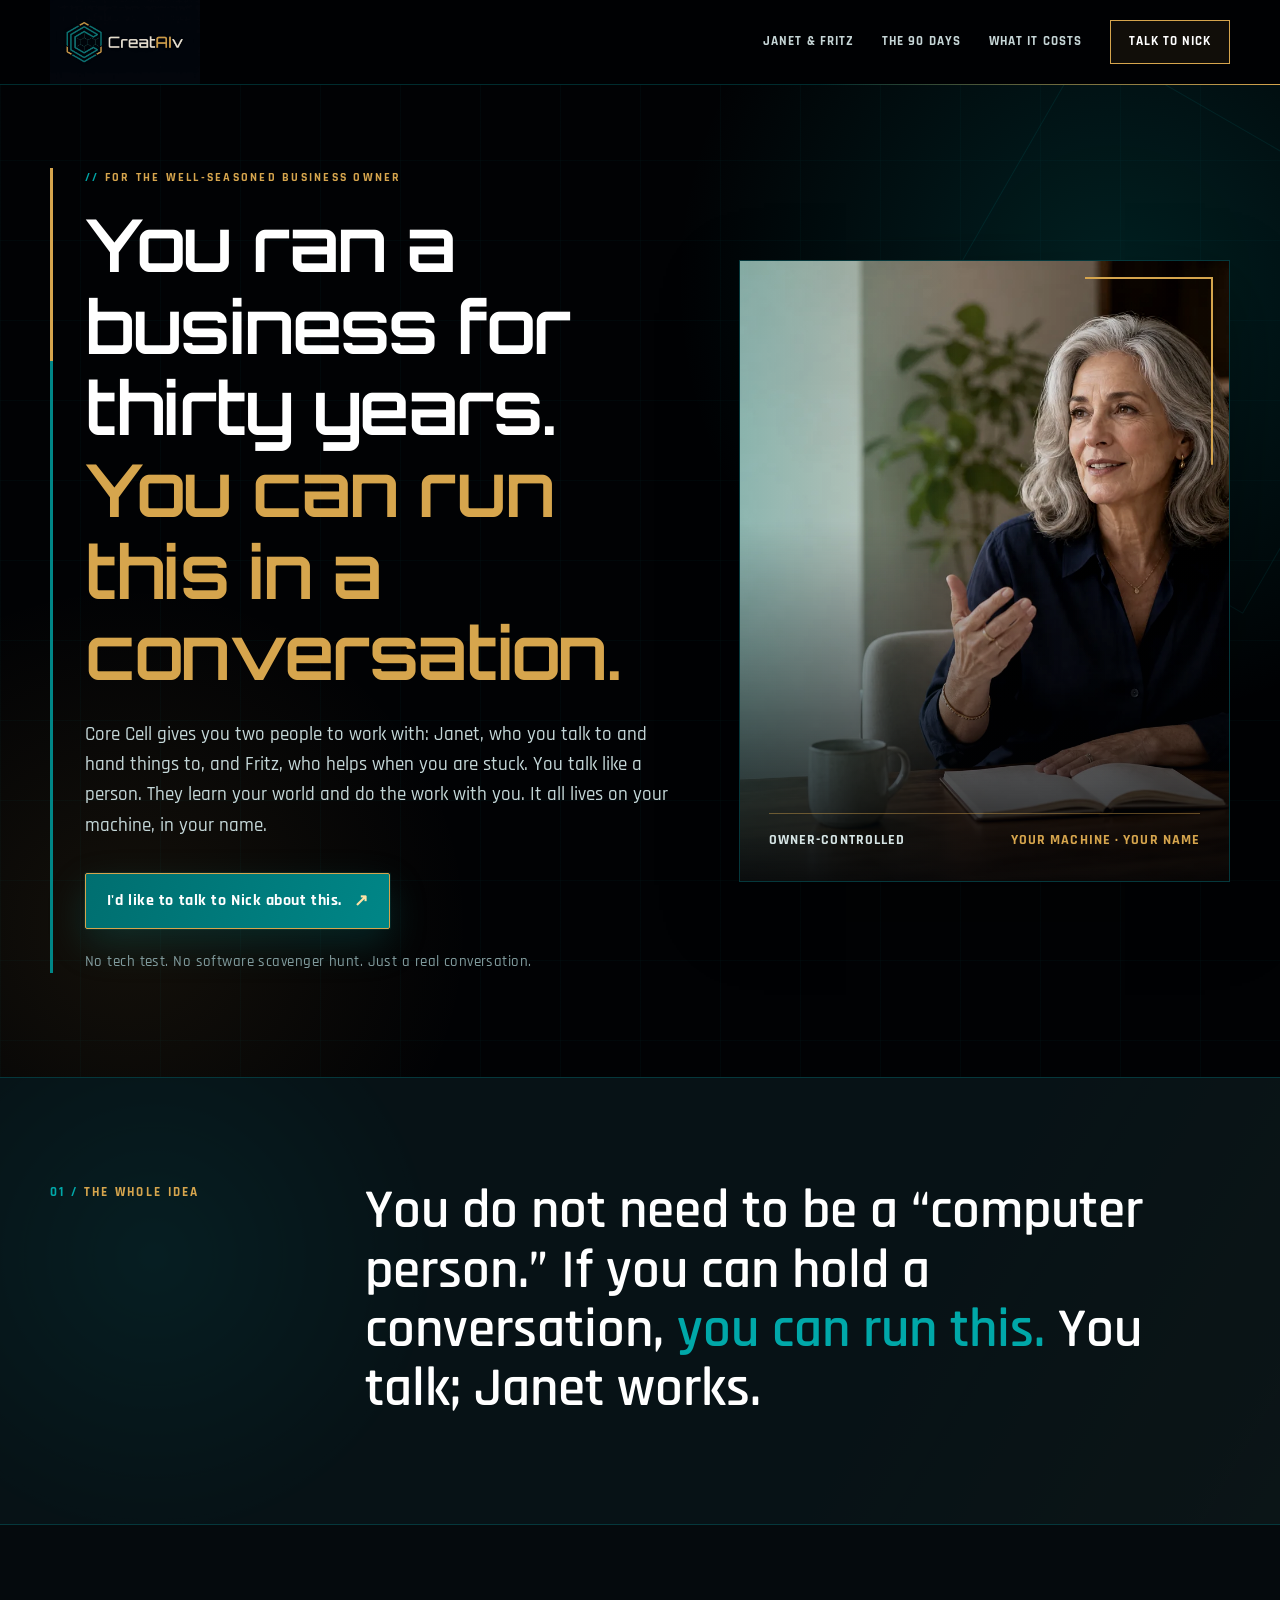
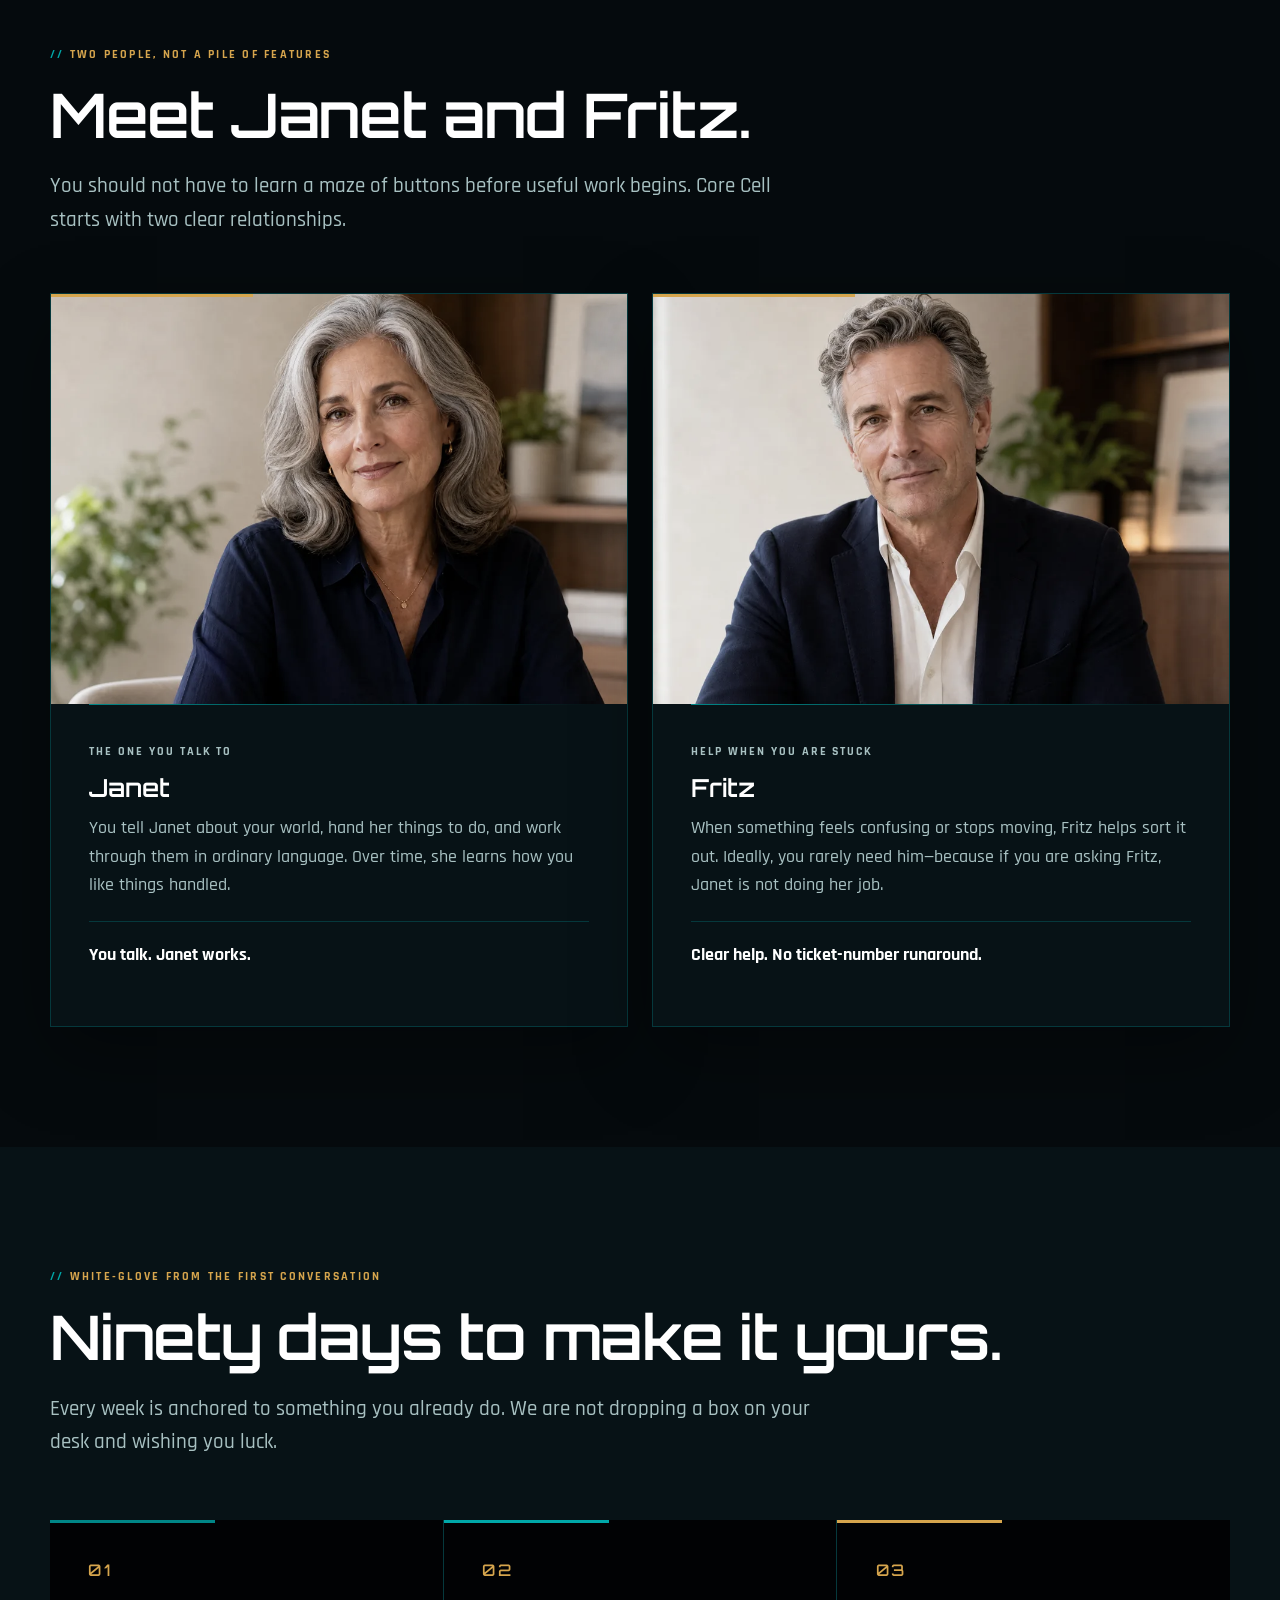
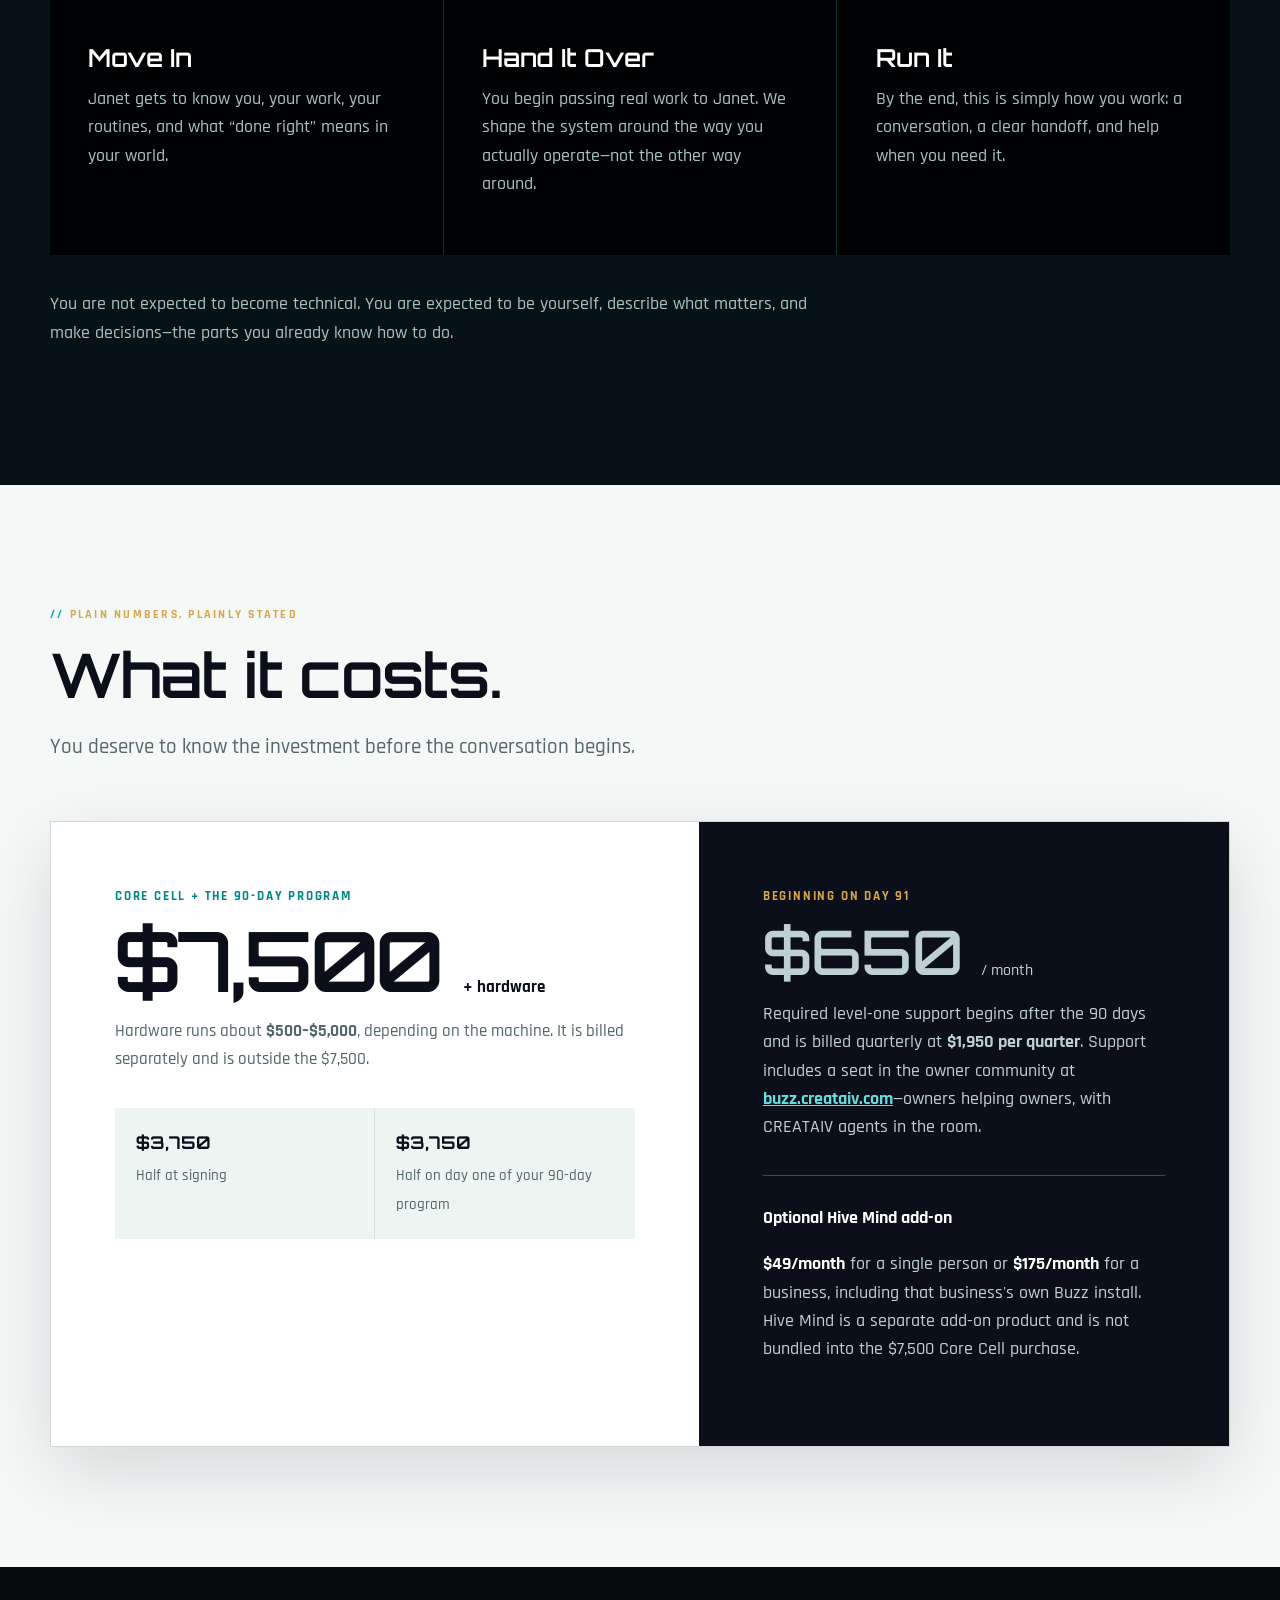
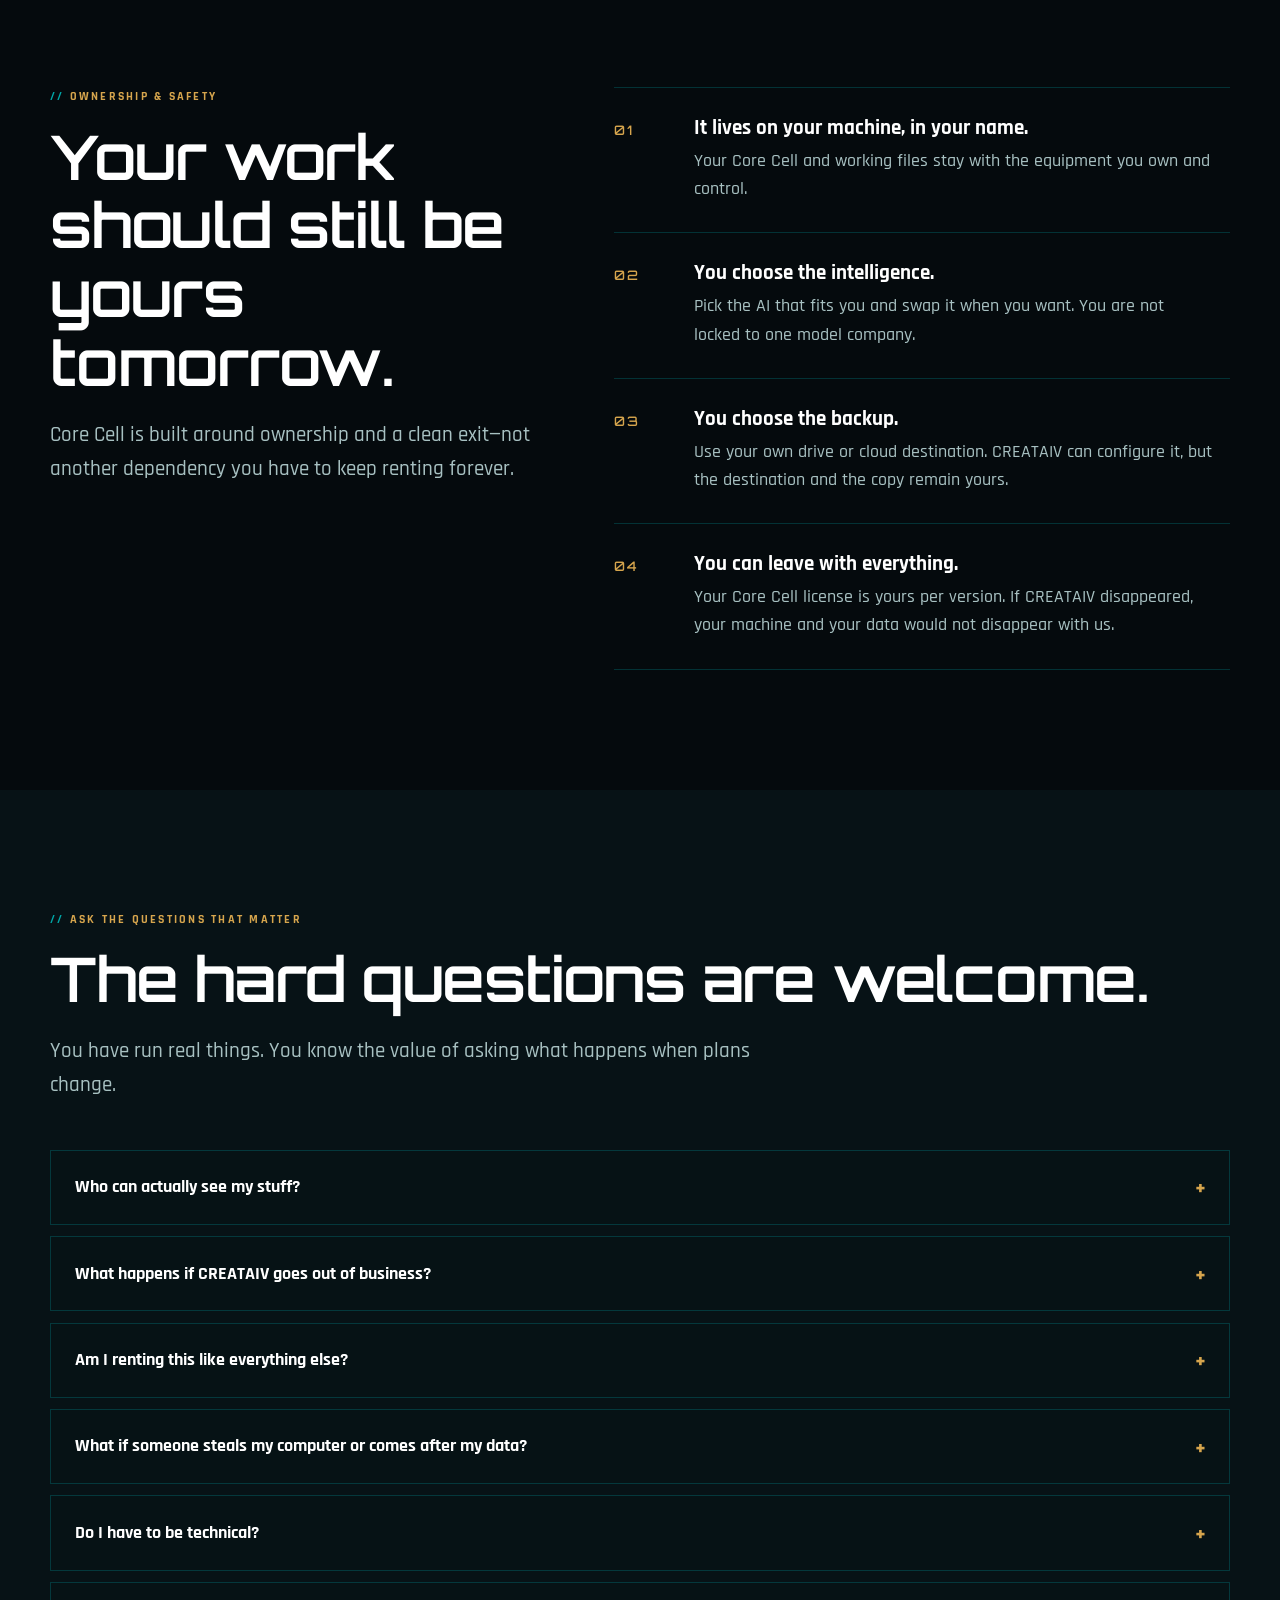
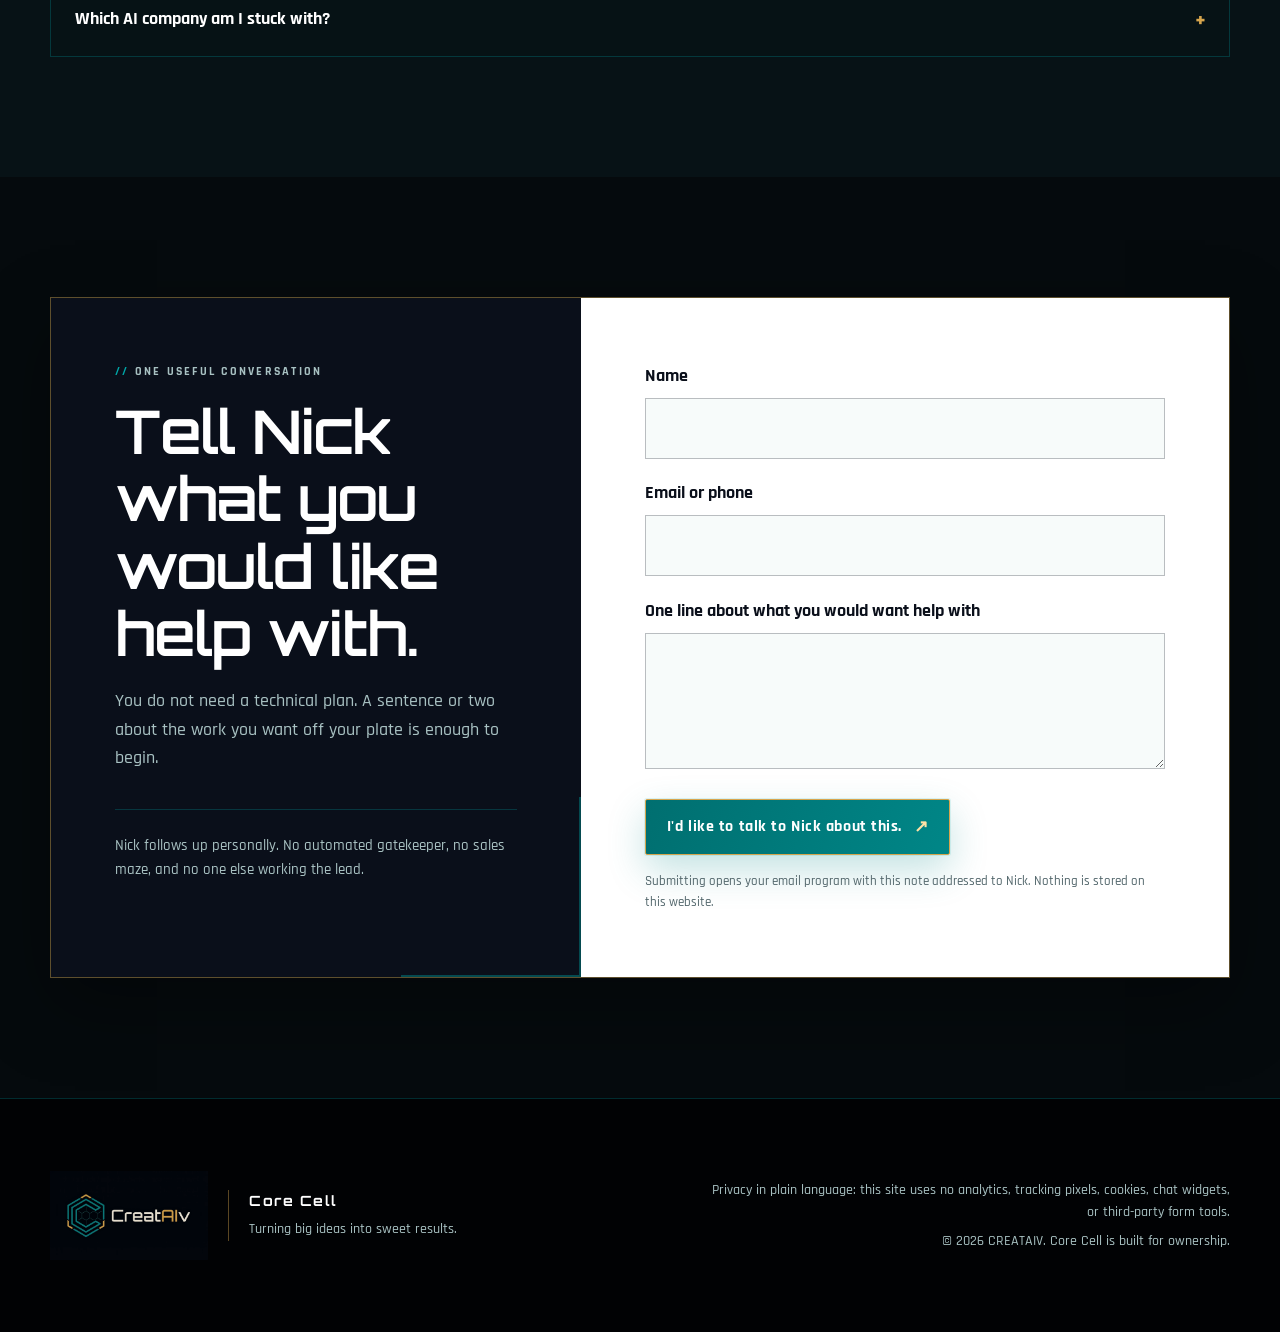
==== index.html @ 46f474a8 "feat: publish permanent Core Cell website" ====
<!doctype html>
<!-- CreatAIv Christina microsite redesign v2.0 — 2026-07-25 -->
<html lang="en">
<head>
  <meta charset="utf-8">
  <meta name="viewport" content="width=device-width, initial-scale=1">
  <title>Core Cell for Well-Seasoned Business Owners | CREATAIV</title>
  <meta name="description" content="If you can hold a conversation, you can run Core Cell. Meet Janet and Fritz, keep your work on your machine, and own the way you use AI.">
  <link rel="canonical" href="https://retired.smb.creataiv.com/">
  <meta name="robots" content="index,follow">
  <meta property="og:type" content="website">
  <meta property="og:title" content="Core Cell for Well-Seasoned Business Owners | CREATAIV">
  <meta property="og:description" content="Two people to work with, a white-glove 90 days, and a system that lives on your machine, in your name.">
  <meta property="og:url" content="https://retired.smb.creataiv.com/">
  <meta property="og:image" content="https://retired.smb.creataiv.com/assets/og-preview.webp">
  <meta property="og:image:alt" content="CreatAIv Core Cell for well-seasoned business owners with a confident owner in conversation.">
  <meta name="twitter:card" content="summary_large_image">
  <meta name="twitter:title" content="Core Cell for Well-Seasoned Business Owners | CREATAIV">
  <meta name="twitter:description" content="If you can hold a conversation, you can run this.">
  <meta name="twitter:image" content="https://retired.smb.creataiv.com/assets/og-preview.webp">
  <link rel="icon" type="image/png" href="assets/favicon.png">
  <style>
    @font-face {
      font-family: "Orbitron";
      src: url("assets/fonts/Orbitron-Variable.ttf") format("truetype");
      font-weight: 400 900;
      font-style: normal;
      font-display: swap;
    }
    @font-face {
      font-family: "Rajdhani";
      src: url("assets/fonts/Rajdhani-Regular.ttf") format("truetype");
      font-weight: 400;
      font-style: normal;
      font-display: swap;
    }
    @font-face {
      font-family: "Rajdhani";
      src: url("assets/fonts/Rajdhani-Medium.ttf") format("truetype");
      font-weight: 500;
      font-style: normal;
      font-display: swap;
    }
    @font-face {
      font-family: "Rajdhani";
      src: url("assets/fonts/Rajdhani-SemiBold.ttf") format("truetype");
      font-weight: 600;
      font-style: normal;
      font-display: swap;
    }
    @font-face {
      font-family: "Rajdhani";
      src: url("assets/fonts/Rajdhani-Bold.ttf") format("truetype");
      font-weight: 700;
      font-style: normal;
      font-display: swap;
    }

    :root {
      --space: #010204;
      --space-soft: #050a0d;
      --panel: #071216;
      --panel-raised: #0a191e;
      --teal: #008687;
      --cyan: #00a8a9;
      --gold: #d6a54d;
      --white: #ffffff;
      --light: #f4f8f7;
      --charcoal: #0a0f1a;
      --muted: #a8c1c2;
      --muted-dark: #52666b;
      --line: rgba(0, 168, 169, 0.26);
      --line-gold: rgba(214, 165, 77, 0.42);
      --max: 1180px;
      --shadow: 0 28px 70px rgba(0, 0, 0, 0.34);
    }

    *, *::before, *::after { box-sizing: border-box; }
    html { scroll-behavior: smooth; background: var(--space); }
    body {
      margin: 0;
      color: var(--white);
      background:
        linear-gradient(rgba(0, 168, 169, 0.035) 1px, transparent 1px),
        linear-gradient(90deg, rgba(0, 168, 169, 0.035) 1px, transparent 1px),
        var(--space);
      background-size: 80px 80px;
      font-family: "Rajdhani", "Arial Narrow", Arial, sans-serif;
      font-size: 18px;
      font-weight: 500;
      line-height: 1.58;
      -webkit-font-smoothing: antialiased;
    }
    img { display: block; max-width: 100%; }
    a { color: inherit; }
    button, input, textarea { font: inherit; }
    ::selection { color: var(--space); background: var(--gold); }
    :focus-visible { outline: 3px solid var(--gold); outline-offset: 4px; }

    .skip-link {
      position: fixed;
      z-index: 100;
      top: 1rem;
      left: 1rem;
      padding: 0.75rem 1rem;
      color: var(--space);
      background: var(--gold);
      font-weight: 700;
      text-decoration: none;
      transform: translateY(-180%);
      transition: transform 160ms ease;
    }
    .skip-link:focus { transform: translateY(0); }

    .shell { width: min(var(--max), calc(100% - 2.5rem)); margin: 0 auto; }
    .section { position: relative; padding: 7.5rem 0; }
    .section--light { color: var(--charcoal); background: var(--light); }
    .section--dark { background: var(--space-soft); }
    .section--panel { background: var(--panel); }

    .site-header {
      position: sticky;
      z-index: 40;
      top: 0;
      border-bottom: 1px solid var(--line);
      background: rgba(1, 2, 4, 0.94);
      backdrop-filter: blur(18px);
    }
    .site-header::after {
      content: "";
      position: absolute;
      right: 0;
      bottom: -1px;
      width: min(38vw, 460px);
      height: 1px;
      background: linear-gradient(90deg, transparent, var(--gold));
    }
    .nav-shell {
      width: min(var(--max), calc(100% - 2.5rem));
      min-height: 84px;
      margin: 0 auto;
      display: flex;
      align-items: center;
      justify-content: space-between;
      gap: 2rem;
    }
    .brand { display: inline-flex; align-items: center; text-decoration: none; }
    .brand-desktop { width: 150px; height: auto; }
    .brand-mobile { display: none; align-items: center; gap: 0.7rem; }
    .brand-mobile img { width: 44px; height: 44px; object-fit: cover; }
    .brand-mobile span { font-family: "Orbitron", sans-serif; font-size: 0.88rem; letter-spacing: 0.12em; }
    .nav-links { display: flex; align-items: center; gap: 1.75rem; }
    .nav-links a {
      color: #c5d5d6;
      font-size: 0.84rem;
      font-weight: 700;
      letter-spacing: 0.08em;
      text-decoration: none;
      text-transform: uppercase;
    }
    .nav-links a:hover { color: var(--white); }
    .nav-links .nav-action {
      min-height: 44px;
      padding: 0.64rem 1.1rem;
      border: 1px solid var(--gold);
      color: var(--white);
      background: rgba(214, 165, 77, 0.08);
    }
    .nav-links .nav-action:hover { color: var(--space); background: var(--gold); }

    main { overflow: hidden; }
    .eyebrow {
      margin: 0 0 1rem;
      color: var(--gold);
      font-size: 0.78rem;
      font-weight: 700;
      letter-spacing: 0.18em;
      text-transform: uppercase;
    }
    .eyebrow::before { content: "// "; color: var(--cyan); }
    h1, h2, h3 {
      margin-top: 0;
      font-family: "Orbitron", sans-serif;
      font-weight: 600;
      line-height: 1.12;
    }
    h1 { letter-spacing: -0.025em; }
    h2 { margin-bottom: 1.25rem; font-size: clamp(2.25rem, 4.8vw, 4.35rem); letter-spacing: -0.02em; }
    h3 { margin-bottom: 0.8rem; font-size: clamp(1.2rem, 2vw, 1.55rem); }
    p { margin-top: 0; }
    .lede { max-width: 760px; color: var(--muted); font-size: clamp(1.13rem, 1.8vw, 1.32rem); line-height: 1.6; }
    .section--light .lede { color: var(--muted-dark); }

    .button {
      display: inline-flex;
      min-height: 56px;
      align-items: center;
      justify-content: center;
      gap: 0.75rem;
      padding: 0.85rem 1.3rem;
      border: 1px solid var(--gold);
      border-radius: 2px;
      color: var(--white);
      background: linear-gradient(110deg, #006f70, var(--teal));
      box-shadow: 0 0 0 1px rgba(0, 168, 169, 0.12), 0 15px 38px rgba(0, 134, 135, 0.24);
      font-family: "Rajdhani", sans-serif;
      font-size: 1rem;
      font-weight: 700;
      letter-spacing: 0.035em;
      text-align: center;
      text-decoration: none;
      cursor: pointer;
      transition: transform 160ms ease, background 160ms ease, box-shadow 160ms ease;
    }
    .button:hover { transform: translateY(-2px); background: var(--cyan); box-shadow: 0 18px 45px rgba(0, 168, 169, 0.3); }
    .button::after { content: "↗"; color: #ffe2a6; font-size: 1.05rem; }

    .hero {
      position: relative;
      padding: 5.2rem 0 6.5rem;
      background:
        radial-gradient(circle at 87% 20%, rgba(0, 168, 169, 0.18), transparent 32%),
        radial-gradient(circle at 10% 85%, rgba(214, 165, 77, 0.09), transparent 24%);
    }
    .hero::before {
      content: "";
      position: absolute;
      top: 2rem;
      right: -6rem;
      width: 420px;
      height: 420px;
      border: 1px solid rgba(0, 168, 169, 0.11);
      transform: rotate(30deg);
      pointer-events: none;
    }
    .hero-grid { display: grid; grid-template-columns: minmax(0, 1.12fr) minmax(370px, 0.88fr); gap: 4rem; align-items: center; }
    .hero-copy { position: relative; z-index: 2; padding-left: 2rem; border-left: 3px solid var(--teal); }
    .hero-copy::before { content: ""; position: absolute; left: -3px; top: 0; width: 3px; height: 24%; background: var(--gold); }
    .hero h1 { max-width: 760px; margin-bottom: 1.6rem; font-size: clamp(3rem, 5.7vw, 5.65rem); }
    .hero h1 span { display: block; color: var(--gold); }
    .hero-subhead { max-width: 710px; margin-bottom: 2rem; color: #c4d7d8; font-size: clamp(1.08rem, 1.5vw, 1.26rem); }
    .hero-note { margin: 1.3rem 0 0; color: #809b9d; font-size: 0.92rem; letter-spacing: 0.03em; }
    .hero-visual { position: relative; min-height: 620px; border: 1px solid var(--line); background: var(--panel); box-shadow: var(--shadow); }
    .hero-visual::before {
      content: "";
      position: absolute;
      z-index: 2;
      inset: 16px;
      border-top: 2px solid var(--gold);
      border-right: 2px solid var(--gold);
      clip-path: polygon(72% 0, 100% 0, 100% 32%, 98% 32%, 98% 2%, 72% 2%);
      pointer-events: none;
    }
    .hero-visual::after {
      content: "";
      position: absolute;
      inset: 0;
      background: linear-gradient(180deg, rgba(1, 2, 4, 0.03) 42%, rgba(1, 2, 4, 0.92) 100%), linear-gradient(90deg, rgba(0, 134, 135, 0.34), transparent 46%);
      pointer-events: none;
    }
    .hero-photo { width: 100%; height: 620px; object-fit: cover; object-position: 60% center; filter: saturate(0.82) contrast(1.03); }
    .owner-signal {
      position: absolute;
      z-index: 3;
      right: 1.8rem;
      bottom: 1.8rem;
      left: 1.8rem;
      display: flex;
      align-items: center;
      justify-content: space-between;
      gap: 1rem;
      padding-top: 1rem;
      border-top: 1px solid var(--line-gold);
      color: #d6e5e5;
      font-size: 0.86rem;
      font-weight: 700;
      letter-spacing: 0.08em;
      text-transform: uppercase;
    }
    .owner-signal span:last-child { color: var(--gold); }

    .reassurance { position: relative; padding: 6.5rem 0; border-block: 1px solid var(--line); background: var(--panel); }
    .reassurance::before {
      content: "";
      position: absolute;
      inset: 0;
      opacity: 0.22;
      background:
        radial-gradient(circle at 12% 40%, rgba(0, 168, 169, 0.38), transparent 25%),
        linear-gradient(120deg, transparent 62%, rgba(214, 165, 77, 0.1));
    }
    .reassurance .shell { position: relative; display: grid; grid-template-columns: 0.45fr 1.55fr; gap: 4rem; align-items: start; }
    .reassurance-label { color: var(--gold); font-size: 0.8rem; font-weight: 700; letter-spacing: 0.18em; text-transform: uppercase; }
    .reassurance-label::before { content: "01 / "; color: var(--cyan); }
    .reassurance blockquote { margin: 0; color: var(--white); font-size: clamp(2.15rem, 4.3vw, 4.35rem); font-weight: 600; line-height: 1.08; }
    .reassurance blockquote em { color: var(--cyan); font-style: normal; }

    .people-grid { margin-top: 3.5rem; display: grid; grid-template-columns: repeat(2, minmax(0, 1fr)); gap: 1.5rem; }
    .person-card { position: relative; overflow: hidden; border: 1px solid var(--line); background: var(--panel); box-shadow: var(--shadow); }
    .person-card::before { content: ""; position: absolute; z-index: 2; top: 0; left: 0; width: 35%; height: 3px; background: var(--gold); }
    .person-card img { width: 100%; height: 410px; object-fit: cover; object-position: center 25%; filter: saturate(0.76); }
    .person-copy { position: relative; padding: 2.4rem; }
    .person-copy::before { content: ""; position: absolute; top: 0; right: 2.4rem; left: 2.4rem; height: 1px; background: linear-gradient(90deg, var(--teal), transparent); }
    .person-role { margin-bottom: 0.75rem; color: var(--gold); font-size: 0.76rem; font-weight: 700; letter-spacing: 0.16em; text-transform: uppercase; }
    .person-copy p { color: var(--muted); }
    .person-aside { margin-top: 1.35rem; padding-top: 1.2rem; border-top: 1px solid var(--line); color: var(--white) !important; font-weight: 700; }

    .steps { position: relative; margin-top: 3.8rem; display: grid; grid-template-columns: repeat(3, 1fr); gap: 1px; background: var(--line); counter-reset: steps; }
    .step { position: relative; min-height: 310px; padding: 2.4rem; background: var(--space); counter-increment: steps; }
    .step::before { content: "0" counter(steps); display: block; margin-bottom: 3.8rem; color: var(--gold); font-family: "Orbitron", sans-serif; font-size: 1rem; letter-spacing: 0.16em; }
    .step::after { content: ""; position: absolute; top: 0; left: 0; width: 42%; height: 3px; background: var(--teal); }
    .step:nth-child(2)::after { background: var(--cyan); }
    .step:nth-child(3)::after { background: var(--gold); }
    .step h3 { color: var(--white); }
    .step p { color: var(--muted); }
    .timeline-note { max-width: 780px; margin-top: 2.2rem; color: var(--muted); }

    .pricing-layout { margin-top: 3.6rem; display: grid; grid-template-columns: minmax(0, 1.1fr) minmax(340px, 0.9fr); gap: 0; border: 1px solid rgba(10, 15, 26, 0.14); box-shadow: 0 24px 70px rgba(10, 15, 26, 0.13); }
    .price-main, .price-support { padding: clamp(2.5rem, 5vw, 4.5rem); }
    .price-main { background: var(--white); }
    .price-support { color: var(--white); background: var(--charcoal); }
    .price-kicker { color: var(--teal); font-size: 0.8rem; font-weight: 700; letter-spacing: 0.14em; text-transform: uppercase; }
    .price-number { margin: 0.7rem 0 1rem; font-family: "Orbitron", sans-serif; font-size: clamp(3.2rem, 6.5vw, 6.1rem); font-weight: 600; line-height: 1; letter-spacing: -0.04em; }
    .price-number small { display: inline-block; font-family: "Rajdhani", sans-serif; font-size: 1.05rem; font-weight: 700; letter-spacing: 0; }
    .price-summary { max-width: 650px; color: var(--muted-dark); font-size: 1.08rem; }
    .payment-row { margin-top: 2.2rem; display: grid; grid-template-columns: repeat(2, 1fr); gap: 1px; background: rgba(10, 15, 26, 0.14); }
    .payment-cell { padding: 1.3rem; background: #edf5f3; }
    .payment-cell strong { display: block; margin-bottom: 0.3rem; color: var(--charcoal); font-family: "Orbitron", sans-serif; font-size: 1.1rem; }
    .payment-cell span { color: var(--muted-dark); font-size: 0.93rem; }
    .price-support .price-kicker { color: var(--gold); }
    .support-price { margin: 0.9rem 0 1.1rem; font-family: "Orbitron", sans-serif; font-size: clamp(2.7rem, 4.8vw, 4.5rem); line-height: 1; }
    .support-price small { font-family: "Rajdhani", sans-serif; font-size: 1rem; }
    .price-support p { color: #bed0d1; }
    .price-support a { color: #66dddc; font-weight: 700; }
    .hive { margin-top: 2.1rem; padding-top: 1.7rem; border-top: 1px solid rgba(214, 165, 77, 0.36); }
    .hive strong { color: var(--white); }

    .ownership-grid { display: grid; grid-template-columns: 0.88fr 1.12fr; gap: 5rem; align-items: start; }
    .ownership-statement { position: sticky; top: 126px; }
    .truth-list { display: grid; }
    .truth-item { position: relative; padding: 1.8rem 1rem 1.8rem 5rem; border-top: 1px solid var(--line); }
    .truth-item:last-child { border-bottom: 1px solid var(--line); }
    .truth-item::before { content: "0" counter(truth); position: absolute; left: 0; top: 2rem; color: var(--gold); font-family: "Orbitron", sans-serif; font-size: 0.82rem; letter-spacing: 0.12em; }
    .truth-list { counter-reset: truth; }
    .truth-item { counter-increment: truth; }
    .truth-item h3 { margin-bottom: 0.42rem; color: var(--white); font-family: "Rajdhani", sans-serif; font-size: 1.3rem; font-weight: 700; }
    .truth-item p { margin: 0; color: var(--muted); }

    .questions { display: grid; gap: 0.7rem; margin-top: 3rem; }
    details { border: 1px solid var(--line); background: rgba(7, 18, 22, 0.8); }
    summary { position: relative; padding: 1.4rem 4.2rem 1.4rem 1.5rem; color: var(--white); font-weight: 700; cursor: pointer; list-style: none; }
    summary::-webkit-details-marker { display: none; }
    summary::after { content: "+"; position: absolute; right: 1.5rem; top: 50%; color: var(--gold); font-family: "Orbitron", sans-serif; font-size: 1.25rem; transform: translateY(-50%); }
    details[open] { border-color: var(--line-gold); }
    details[open] summary::after { content: "−"; }
    details p { max-width: 860px; margin: 0; padding: 0 1.5rem 1.6rem; color: var(--muted); }

    .contact-wrap { display: grid; grid-template-columns: 0.9fr 1.1fr; overflow: hidden; border: 1px solid var(--line-gold); background: var(--panel); box-shadow: var(--shadow); }
    .contact-copy { position: relative; padding: clamp(2.7rem, 5vw, 5.2rem); background: var(--charcoal); }
    .contact-copy::after { content: ""; position: absolute; right: 0; bottom: 0; width: 180px; height: 180px; border-right: 2px solid var(--teal); border-bottom: 2px solid var(--teal); opacity: 0.5; }
    .contact-copy h2 { font-size: clamp(2.35rem, 4.7vw, 4.2rem); }
    .contact-copy p { color: var(--muted); }
    .low-pressure { margin-top: 2.3rem; padding-top: 1.5rem; border-top: 1px solid var(--line); font-size: 0.95rem; }
    .contact-form { padding: clamp(2.7rem, 5vw, 5.2rem); color: var(--charcoal); background: var(--white); }
    .field { margin-bottom: 1.3rem; }
    label { display: block; margin-bottom: 0.46rem; color: var(--charcoal); font-weight: 700; }
    input, textarea {
      width: 100%;
      border: 1px solid rgba(10, 15, 26, 0.26);
      border-radius: 0;
      padding: 0.95rem 1rem;
      color: var(--charcoal);
      background: #f7fbfa;
    }
    input:focus, textarea:focus { border-color: var(--teal); outline: 3px solid rgba(0, 134, 135, 0.13); }
    textarea { min-height: 136px; resize: vertical; }
    .form-note { margin: 1rem 0 0; color: var(--muted-dark); font-size: 0.84rem; }

    .site-footer { padding: 4.5rem 0; border-top: 1px solid var(--line); color: var(--muted); background: var(--space); }
    .footer-grid { display: grid; grid-template-columns: 1.15fr 1fr; gap: 4rem; align-items: end; }
    .footer-brand { display: flex; align-items: center; gap: 1.25rem; }
    .footer-brand img { width: 158px; height: auto; }
    .footer-product { padding-left: 1.25rem; border-left: 1px solid var(--line-gold); }
    .footer-product strong { display: block; color: var(--white); font-family: "Orbitron", sans-serif; font-size: 0.88rem; letter-spacing: 0.11em; }
    .footer-product span { display: block; margin-top: 0.35rem; color: var(--muted); font-size: 0.9rem; }
    .footer-note { text-align: right; font-size: 0.86rem; }
    .footer-note p { margin-bottom: 0.45rem; }

    html.js .reveal { opacity: 0; transform: translateY(22px); transition: opacity 620ms ease, transform 620ms ease; }
    html.js .reveal.is-visible { opacity: 1; transform: translateY(0); }

    @media (max-width: 1020px) {
      .nav-links a:not(.nav-action) { display: none; }
      .hero-grid { grid-template-columns: 1fr; gap: 2.5rem; }
      .hero-copy { max-width: 820px; }
      .hero-visual { min-height: 520px; }
      .hero-photo { height: 520px; object-position: center 24%; }
      .reassurance .shell, .ownership-grid, .contact-wrap { grid-template-columns: 1fr; }
      .reassurance .shell { gap: 1.8rem; }
      .people-grid { grid-template-columns: 1fr; }
      .person-card { display: grid; grid-template-columns: 0.8fr 1.2fr; }
      .person-card img { height: 100%; min-height: 430px; }
      .pricing-layout { grid-template-columns: 1fr; }
      .ownership-statement { position: static; }
    }

    @media (max-width: 720px) {
      body { font-size: 16px; background-size: 54px 54px; }
      .shell { width: min(100% - 1.5rem, var(--max)); }
      .section { padding: 5.4rem 0; }
      .nav-shell { width: min(100% - 1.5rem, var(--max)); min-height: 70px; }
      .brand-desktop { display: none; }
      .brand-mobile { display: inline-flex; }
      .nav-links .nav-action { padding: 0.58rem 0.8rem; font-size: 0.75rem; }
      .hero { padding: 1.4rem 0 4.6rem; }
      .hero-grid { display: flex; flex-direction: column; gap: 0; }
      .hero-visual { order: -1; width: 100%; min-height: 355px; border-bottom: 0; }
      .hero-photo { height: 355px; object-position: center; }
      .hero-copy { margin-top: 0; padding: 2.2rem 1.25rem 2.4rem; border: 1px solid var(--line); border-top: 0; border-left-width: 3px; background: rgba(5, 10, 13, 0.96); }
      .hero-copy::before { height: 36%; }
      .hero h1 { font-size: clamp(2.5rem, 11.5vw, 3.7rem); }
      .hero h1 span { margin-top: 0.3rem; }
      .owner-signal { right: 1.2rem; bottom: 1.2rem; left: 1.2rem; font-size: 0.73rem; }
      .button { width: 100%; }
      .reassurance blockquote { font-size: clamp(2rem, 9.2vw, 3.15rem); }
      .person-card { display: block; }
      .person-card img { height: auto; min-height: 0; aspect-ratio: 4 / 3; object-position: center 23%; }
      .person-copy { padding: 2rem 1.35rem; }
      .steps { grid-template-columns: 1fr; gap: 1px; }
      .step { min-height: 0; padding: 2rem 1.35rem; }
      .step::before { margin-bottom: 2rem; }
      .pricing-layout { margin-top: 2.6rem; }
      .price-main, .price-support, .contact-copy, .contact-form { padding: 2.2rem 1.35rem; }
      .payment-row { grid-template-columns: 1fr; }
      .price-number { font-size: clamp(2.8rem, 14vw, 4.3rem); }
      .truth-item { padding-left: 4rem; }
      .footer-grid { grid-template-columns: 1fr; gap: 2.5rem; }
      .footer-brand { align-items: flex-start; }
      .footer-brand img { width: 118px; }
      .footer-note { text-align: left; }
    }

    @media (max-width: 410px) {
      .brand-mobile span { display: none; }
      .hero-visual, .hero-photo { min-height: 310px; height: 310px; }
      .owner-signal { display: block; }
      .owner-signal span { display: block; }
      .owner-signal span + span { margin-top: 0.3rem; }
      .footer-brand { display: grid; }
      .footer-product { padding: 1rem 0 0; border-top: 1px solid var(--line-gold); border-left: 0; }
    }

    @media (prefers-reduced-motion: reduce) {
      html { scroll-behavior: auto; }
      *, *::before, *::after { transition-duration: 0.01ms !important; animation-duration: 0.01ms !important; animation-iteration-count: 1 !important; }
    }
  </style>
  <script>document.documentElement.classList.add('js');</script>
</head>
<body>
  <a class="skip-link" href="#main">Skip to the main content</a>

  <header class="site-header">
    <div class="nav-shell">
      <a class="brand" href="#top" aria-label="CREATAIV Core Cell home">
        <img class="brand-desktop" src="assets/creataiv-horizontal.webp" width="2048" height="1143" alt="CreatAIv">
        <span class="brand-mobile">
          <img src="assets/creataiv-icon.webp" width="640" height="640" alt="CreatAIv icon">
          <span>Core Cell</span>
        </span>
      </a>
      <nav class="nav-links" aria-label="Main navigation">
        <a href="#people">Janet &amp; Fritz</a>
        <a href="#ninety-days">The 90 days</a>
        <a href="#cost">What it costs</a>
        <a class="nav-action" href="#contact">Talk to Nick</a>
      </nav>
    </div>
  </header>

  <main id="main">
    <section class="hero" id="top" aria-labelledby="hero-title">
      <div class="shell hero-grid">
        <div class="hero-copy reveal">
          <p class="eyebrow">For the well-seasoned business owner</p>
          <h1 id="hero-title">You ran a business for thirty years. <span>You can run this in a conversation.</span></h1>
          <p class="hero-subhead">Core Cell gives you two people to work with: Janet, who you talk to and hand things to, and Fritz, who helps when you are stuck. You talk like a person. They learn your world and do the work with you. It all lives on your machine, in your name.</p>
          <a class="button" href="#contact">I'd like to talk to Nick about this.</a>
          <p class="hero-note">No tech test. No software scavenger hunt. Just a real conversation.</p>
        </div>
        <div class="hero-visual reveal">
          <picture>
            <source media="(max-width: 760px)" srcset="assets/hero-owner-mobile.webp" width="1080" height="982">
            <img class="hero-photo" src="assets/hero-owner.webp" width="1920" height="1080" fetchpriority="high" alt="A confident, well-seasoned business owner having a relaxed conversation at her desk">
          </picture>
          <div class="owner-signal"><span>Owner-controlled</span><span>Your machine · your name</span></div>
        </div>
      </div>
    </section>

    <section class="reassurance" aria-label="The simple promise">
      <div class="shell reveal">
        <p class="reassurance-label">The whole idea</p>
        <blockquote>You do not need to be a “computer person.” If you can hold a conversation, <em>you can run this.</em> You talk; Janet works.</blockquote>
      </div>
    </section>

    <section class="section section--dark" id="people" aria-labelledby="people-title">
      <div class="shell">
        <p class="eyebrow reveal">Two people, not a pile of features</p>
        <h2 id="people-title" class="reveal">Meet Janet and Fritz.</h2>
        <p class="lede reveal">You should not have to learn a maze of buttons before useful work begins. Core Cell starts with two clear relationships.</p>
        <div class="people-grid">
          <article class="person-card reveal">
            <img src="assets/janet.webp" width="960" height="1200" loading="lazy" alt="Janet, the calm and attentive person you talk to in Core Cell">
            <div class="person-copy">
              <p class="person-role">The one you talk to</p>
              <h3>Janet</h3>
              <p>You tell Janet about your world, hand her things to do, and work through them in ordinary language. Over time, she learns how you like things handled.</p>
              <p class="person-aside">You talk. Janet works.</p>
            </div>
          </article>
          <article class="person-card reveal">
            <img src="assets/fritz.webp" width="960" height="1200" loading="lazy" alt="Fritz, the reassuring person who helps when you are stuck">
            <div class="person-copy">
              <p class="person-role">Help when you are stuck</p>
              <h3>Fritz</h3>
              <p>When something feels confusing or stops moving, Fritz helps sort it out. Ideally, you rarely need him—because if you are asking Fritz, Janet is not doing her job.</p>
              <p class="person-aside">Clear help. No ticket-number runaround.</p>
            </div>
          </article>
        </div>
      </div>
    </section>

    <section class="section section--panel" id="ninety-days" aria-labelledby="days-title">
      <div class="shell">
        <p class="eyebrow reveal">White-glove from the first conversation</p>
        <h2 id="days-title" class="reveal">Ninety days to make it yours.</h2>
        <p class="lede reveal">Every week is anchored to something you already do. We are not dropping a box on your desk and wishing you luck.</p>
        <div class="steps">
          <article class="step reveal">
            <h3>Move In</h3>
            <p>Janet gets to know you, your work, your routines, and what “done right” means in your world.</p>
          </article>
          <article class="step reveal">
            <h3>Hand It Over</h3>
            <p>You begin passing real work to Janet. We shape the system around the way you actually operate—not the other way around.</p>
          </article>
          <article class="step reveal">
            <h3>Run It</h3>
            <p>By the end, this is simply how you work: a conversation, a clear handoff, and help when you need it.</p>
          </article>
        </div>
        <p class="timeline-note reveal">You are not expected to become technical. You are expected to be yourself, describe what matters, and make decisions—the parts you already know how to do.</p>
      </div>
    </section>

    <section class="section section--light" id="cost" aria-labelledby="cost-title">
      <div class="shell">
        <p class="eyebrow reveal">Plain numbers, plainly stated</p>
        <h2 id="cost-title" class="reveal">What it costs.</h2>
        <p class="lede reveal">You deserve to know the investment before the conversation begins.</p>
        <div class="pricing-layout">
          <div class="price-main reveal">
            <p class="price-kicker">Core Cell + the 90-day program</p>
            <p class="price-number">$7,500 <small>+ hardware</small></p>
            <p class="price-summary">Hardware runs about <strong>$500–$5,000</strong>, depending on the machine. It is billed separately and is outside the $7,500.</p>
            <div class="payment-row" aria-label="Payment schedule">
              <div class="payment-cell">
                <strong>$3,750</strong>
                <span>Half at signing</span>
              </div>
              <div class="payment-cell">
                <strong>$3,750</strong>
                <span>Half on day one of your 90-day program</span>
              </div>
            </div>
          </div>
          <aside class="price-support reveal" aria-label="Support and optional Hive Mind pricing">
            <p class="price-kicker">Beginning on day 91</p>
            <p class="support-price">$650 <small>/ month</small></p>
            <p>Required level-one support begins after the 90 days and is billed quarterly at <strong>$1,950 per quarter</strong>. Support includes a seat in the owner community at <a href="https://buzz.creataiv.com/">buzz.creataiv.com</a>—owners helping owners, with CREATAIV agents in the room.</p>
            <div class="hive">
              <p><strong>Optional Hive Mind add-on</strong></p>
              <p><strong>$49/month</strong> for a single person or <strong>$175/month</strong> for a business, including that business's own Buzz install. Hive Mind is a separate add-on product and is not bundled into the $7,500 Core Cell purchase.</p>
            </div>
          </aside>
        </div>
      </div>
    </section>

    <section class="section section--dark" id="ownership" aria-labelledby="ownership-title">
      <div class="shell ownership-grid">
        <div class="ownership-statement reveal">
          <p class="eyebrow">Ownership &amp; safety</p>
          <h2 id="ownership-title">Your work should still be yours tomorrow.</h2>
          <p class="lede">Core Cell is built around ownership and a clean exit—not another dependency you have to keep renting forever.</p>
        </div>
        <div class="truth-list">
          <article class="truth-item reveal">
            <h3>It lives on your machine, in your name.</h3>
            <p>Your Core Cell and working files stay with the equipment you own and control.</p>
          </article>
          <article class="truth-item reveal">
            <h3>You choose the intelligence.</h3>
            <p>Pick the AI that fits you and swap it when you want. You are not locked to one model company.</p>
          </article>
          <article class="truth-item reveal">
            <h3>You choose the backup.</h3>
            <p>Use your own drive or cloud destination. CREATAIV can configure it, but the destination and the copy remain yours.</p>
          </article>
          <article class="truth-item reveal">
            <h3>You can leave with everything.</h3>
            <p>Your Core Cell license is yours per version. If CREATAIV disappeared, your machine and your data would not disappear with us.</p>
          </article>
        </div>
      </div>
    </section>

    <section class="section section--panel" id="questions" aria-labelledby="questions-title">
      <div class="shell">
        <p class="eyebrow reveal">Ask the questions that matter</p>
        <h2 id="questions-title" class="reveal">The hard questions are welcome.</h2>
        <p class="lede reveal">You have run real things. You know the value of asking what happens when plans change.</p>
        <div class="questions">
          <details class="reveal">
            <summary>Who can actually see my stuff?</summary>
            <p>Your working data lives on your machine, in your name. We are building toward stronger owner-only access at the technical level; encryption at rest is a direction, not a shipped promise today.</p>
          </details>
          <details class="reveal">
            <summary>What happens if CREATAIV goes out of business?</summary>
            <p>Your Core Cell lives on your machine, in your name. We disappear; your machine and your data do not.</p>
          </details>
          <details class="reveal">
            <summary>Am I renting this like everything else?</summary>
            <p>No. You buy Core Cell and own the license per version. You can leave with your machine, your working files, and the backup you control.</p>
          </details>
          <details class="reveal">
            <summary>What if someone steals my computer or comes after my data?</summary>
            <p>That risk deserves a serious answer. CREATAIV is planning additional safeguards, including a kill-switch direction for future versions. It is not a live feature today, and we will not pretend otherwise.</p>
          </details>
          <details class="reveal">
            <summary>Do I have to be technical?</summary>
            <p>No. If you can hold a conversation, you can run this. You talk; Janet works. Fritz is there when something needs sorting out.</p>
          </details>
          <details class="reveal">
            <summary>Which AI company am I stuck with?</summary>
            <p>None. You pick the intelligence and can swap it whenever you want. That independence is part of the point.</p>
          </details>
        </div>
      </div>
    </section>

    <section class="section section--dark" id="contact" aria-labelledby="contact-title">
      <div class="shell">
        <div class="contact-wrap reveal">
          <div class="contact-copy">
            <p class="eyebrow">One useful conversation</p>
            <h2 id="contact-title">Tell Nick what you would like help with.</h2>
            <p>You do not need a technical plan. A sentence or two about the work you want off your plate is enough to begin.</p>
            <p class="low-pressure">Nick follows up personally. No automated gatekeeper, no sales maze, and no one else working the lead.</p>
          </div>
          <form class="contact-form" action="mailto:nick@e4lv.com?subject=Core%20Cell%20conversation%20for%20a%20well-seasoned%20owner" method="post" enctype="text/plain">
            <div class="field">
              <label for="name">Name</label>
              <input id="name" name="Name" type="text" autocomplete="name" required>
            </div>
            <div class="field">
              <label for="reply">Email or phone</label>
              <input id="reply" name="Email or phone" type="text" autocomplete="email" required>
            </div>
            <div class="field">
              <label for="help">One line about what you would want help with</label>
              <textarea id="help" name="What I would like help with" required></textarea>
            </div>
            <button class="button" type="submit">I'd like to talk to Nick about this.</button>
            <p class="form-note">Submitting opens your email program with this note addressed to Nick. Nothing is stored on this website.</p>
          </form>
        </div>
      </div>
    </section>
  </main>

  <footer class="site-footer">
    <div class="shell footer-grid">
      <div class="footer-brand">
        <img src="assets/creataiv-horizontal.webp" width="2048" height="1143" loading="lazy" alt="CreatAIv">
        <div class="footer-product">
          <strong>Core Cell</strong>
          <span>Turning big ideas into sweet results.</span>
        </div>
      </div>
      <div class="footer-note">
        <p>Privacy in plain language: this site uses no analytics, tracking pixels, cookies, chat widgets, or third-party form tools.</p>
        <p>© 2026 CREATAIV. Core Cell is built for ownership.</p>
      </div>
    </div>
  </footer>

  <script>
    (() => {
      const items = document.querySelectorAll('.reveal');
      if (!('IntersectionObserver' in window)) {
        items.forEach((item) => item.classList.add('is-visible'));
        return;
      }
      const observer = new IntersectionObserver((entries) => {
        entries.forEach((entry) => {
          if (entry.isIntersecting) {
            entry.target.classList.add('is-visible');
            observer.unobserve(entry.target);
          }
        });
      }, { threshold: 0.12 });
      items.forEach((item) => observer.observe(item));
    })();
  </script>
</body>
</html>
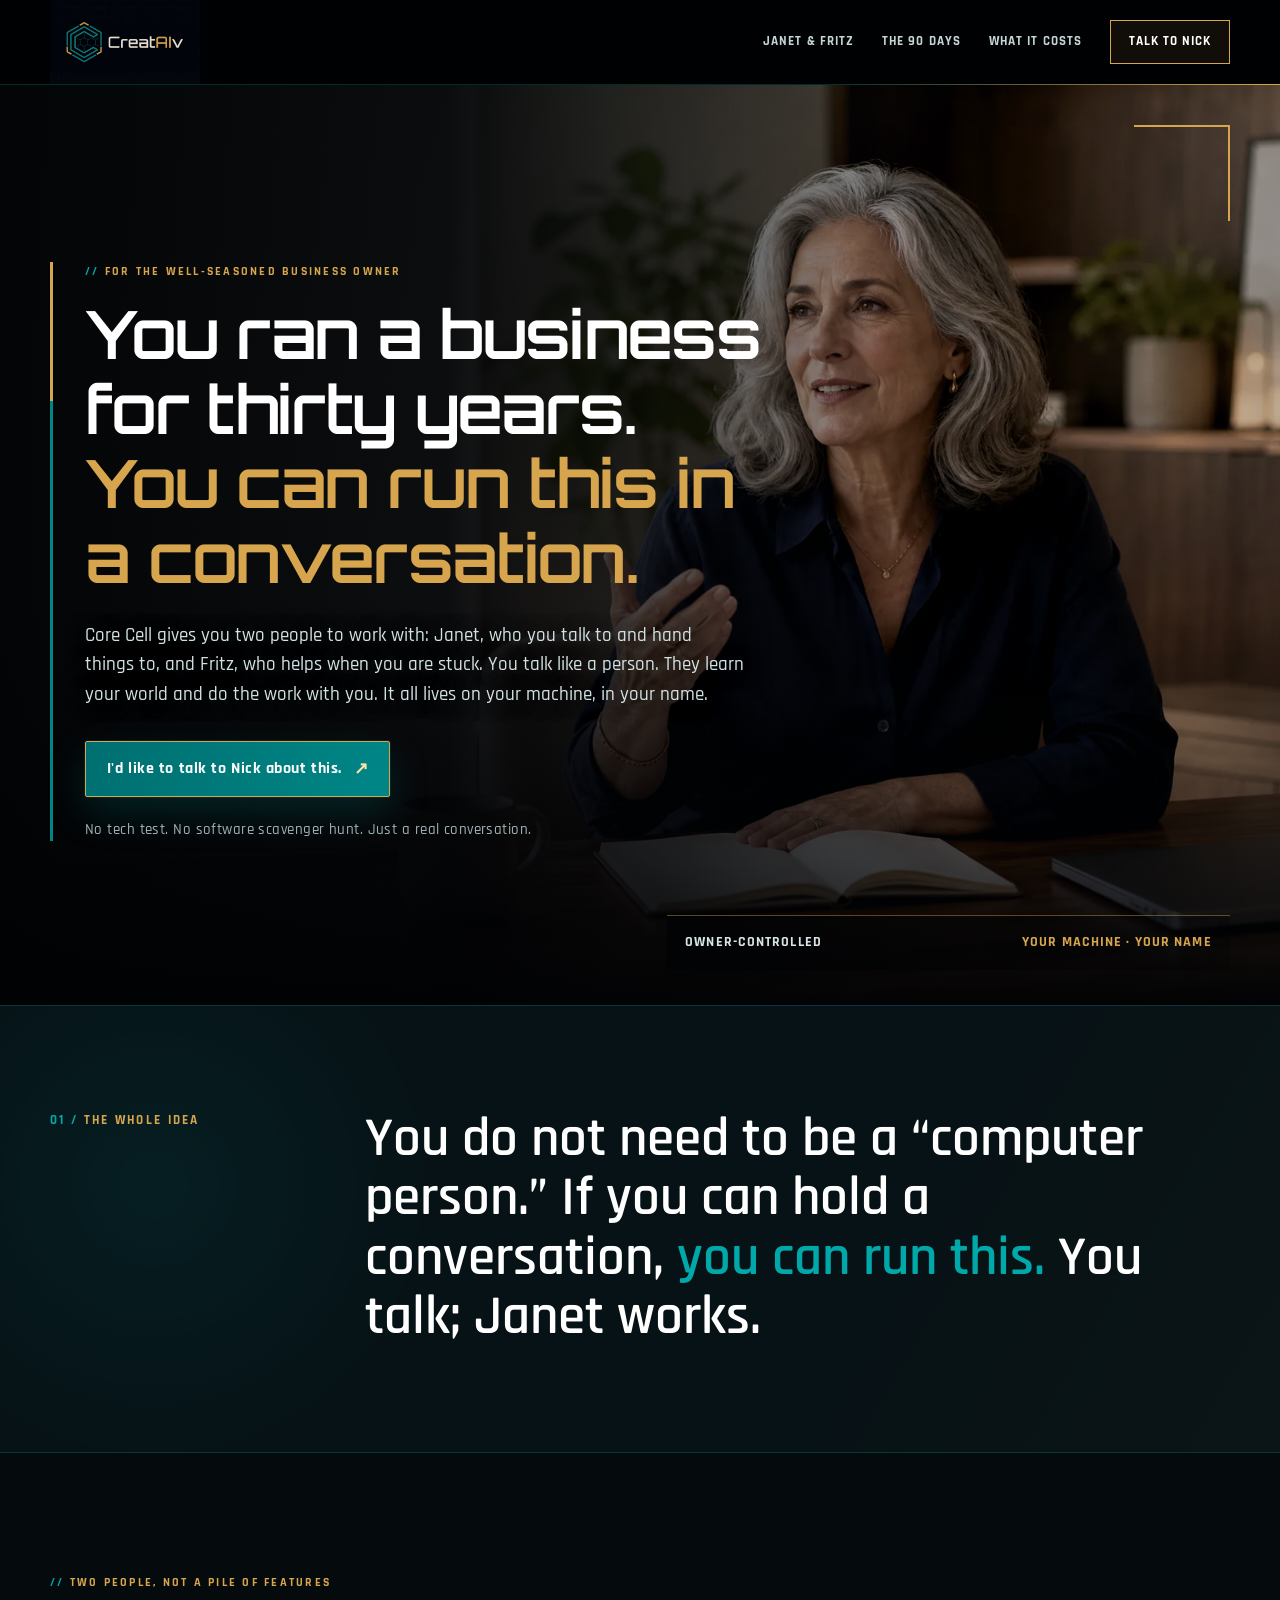
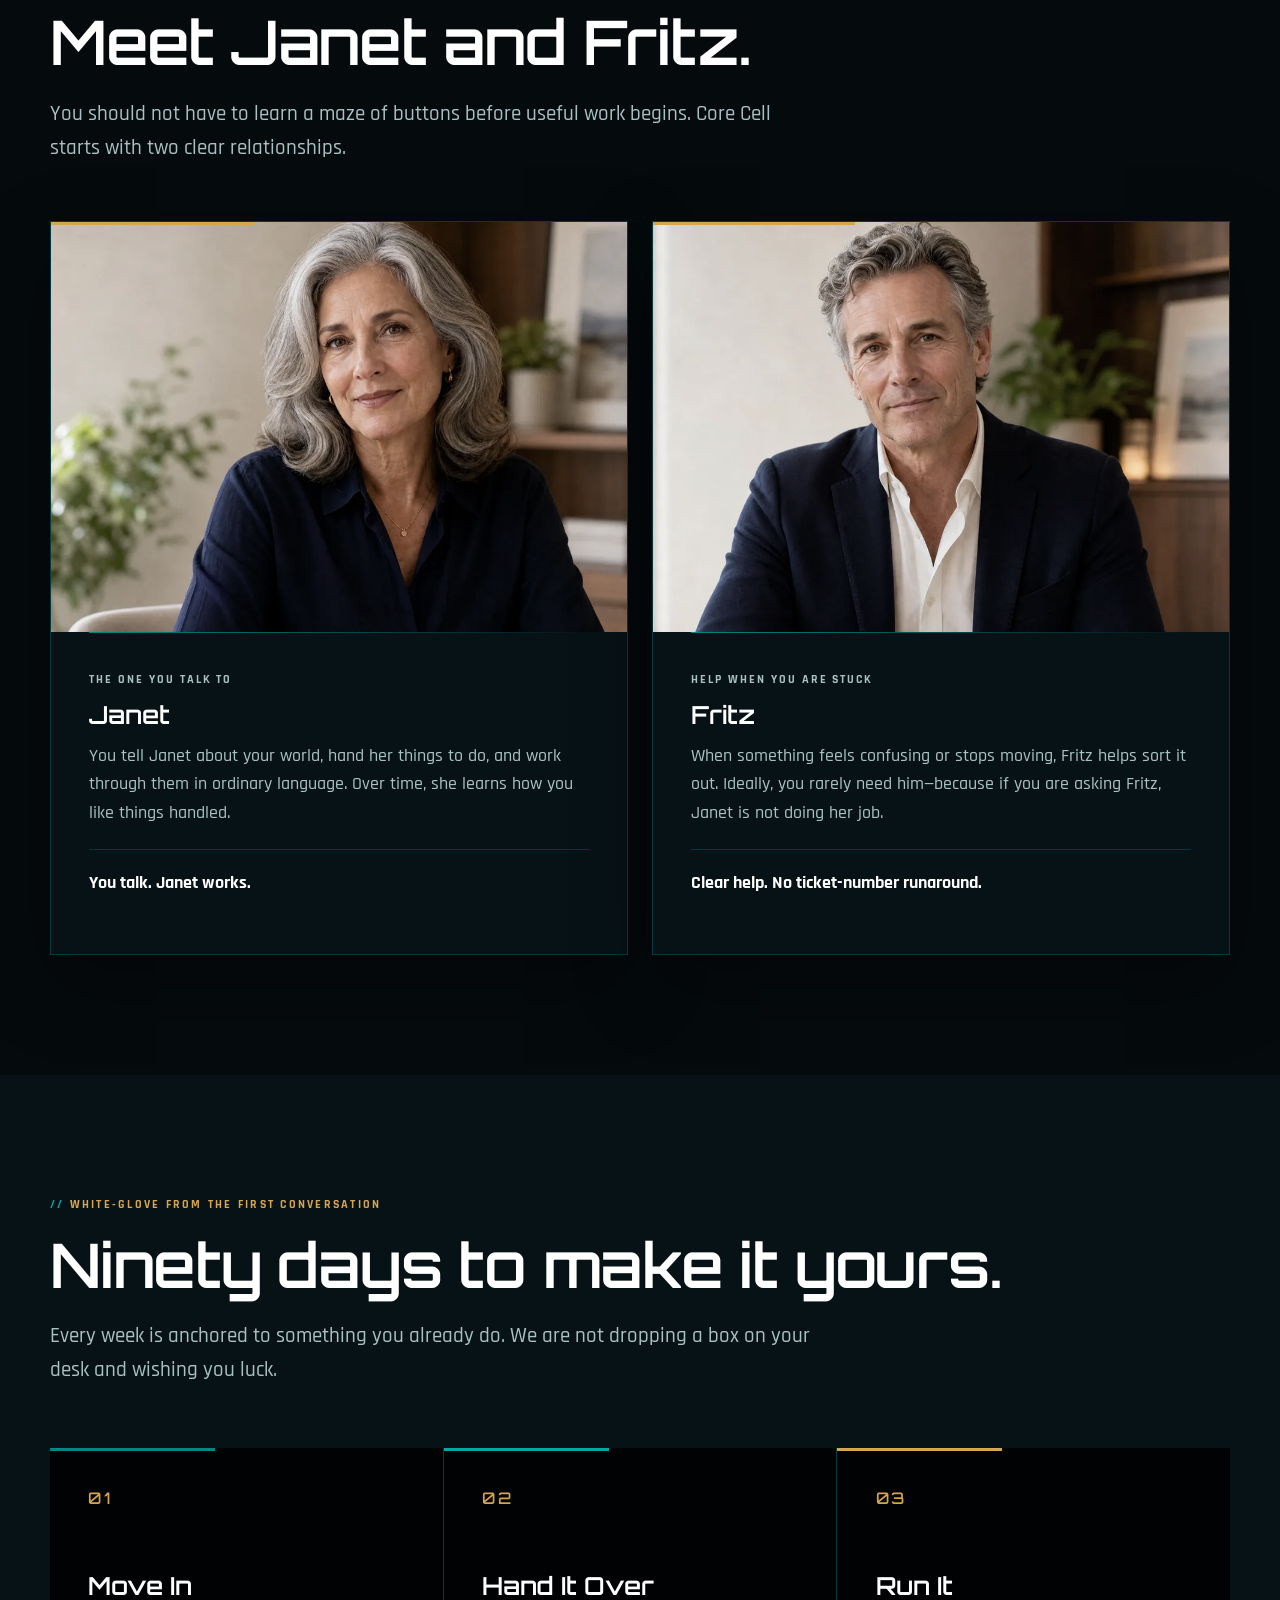
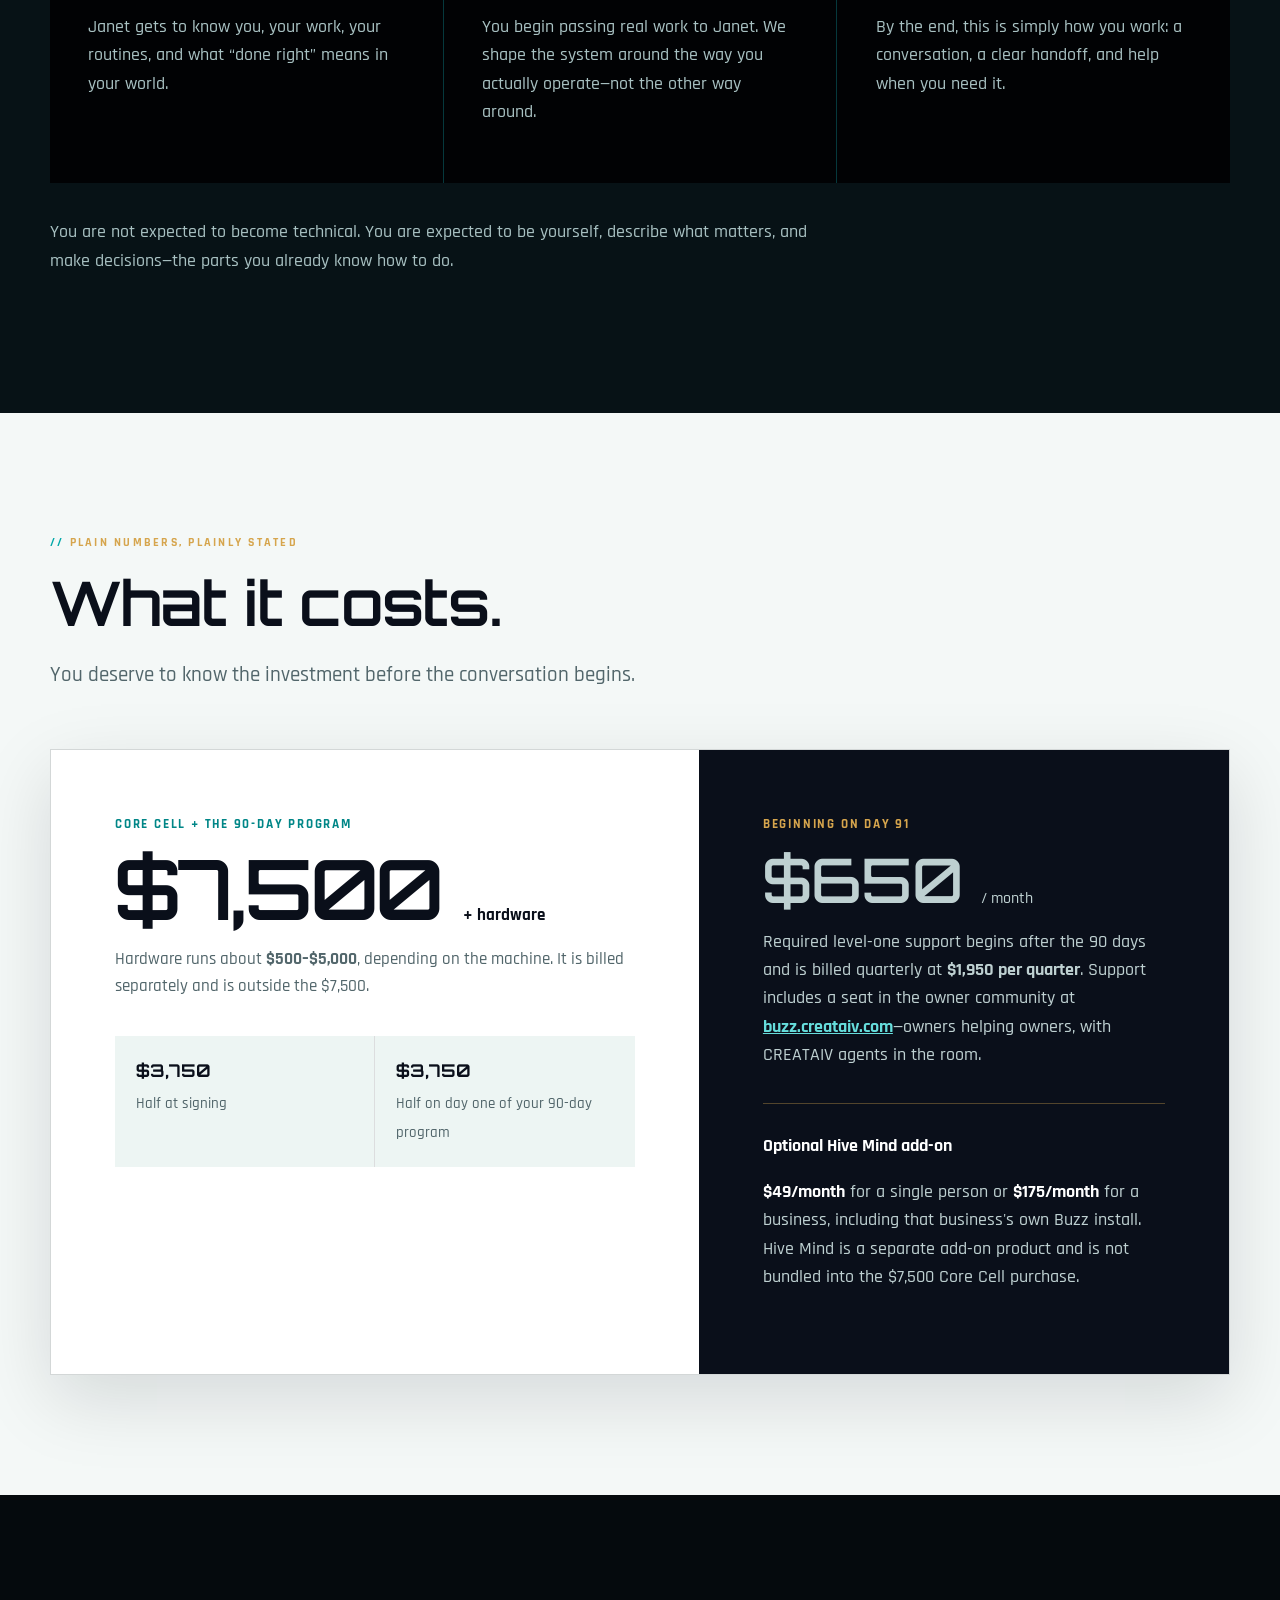
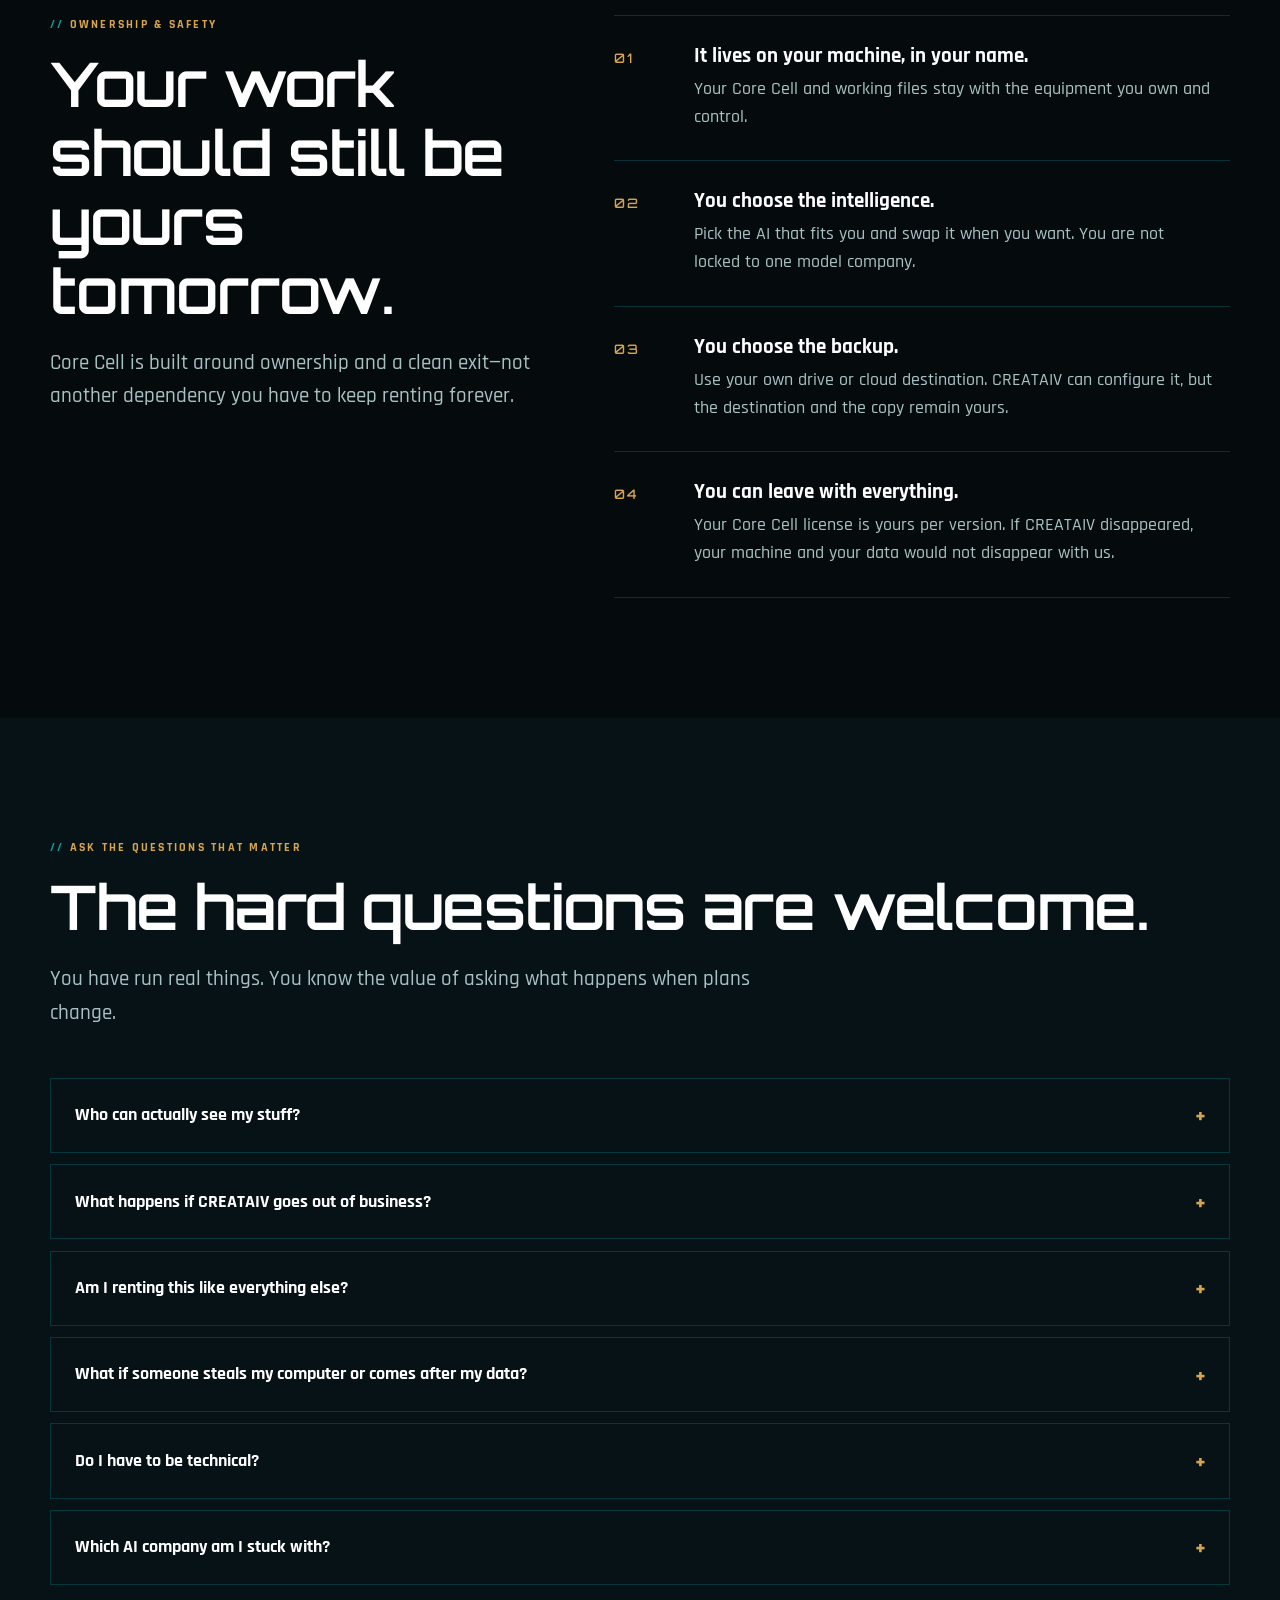
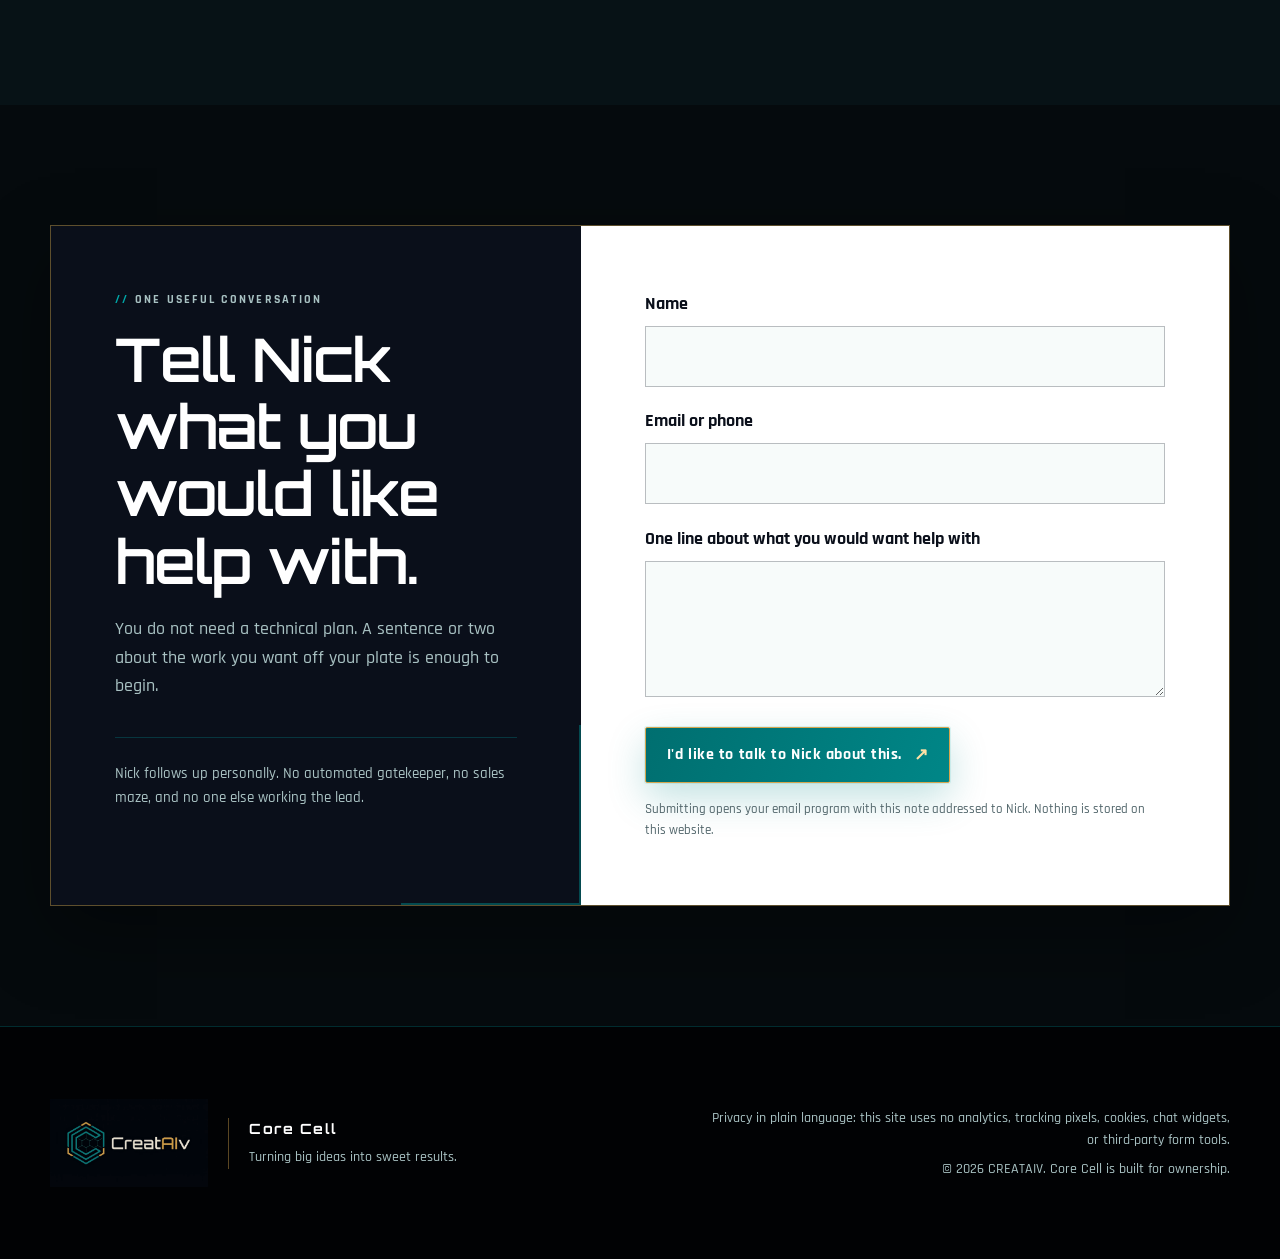
==== commit 9e4739c2: "feat: publish full-width hero redesign" ====
--- a/index.html
+++ b/index.html
@@ -217,60 +217,65 @@
 
     .hero {
       position: relative;
-      padding: 5.2rem 0 6.5rem;
-      background:
-        radial-gradient(circle at 87% 20%, rgba(0, 168, 169, 0.18), transparent 32%),
-        radial-gradient(circle at 10% 85%, rgba(214, 165, 77, 0.09), transparent 24%);
-    }
-    .hero::before {
+      isolation: isolate;
+      display: grid;
+      min-height: clamp(760px, 74vw, 920px);
+      overflow: hidden;
+      align-items: center;
+      padding: clamp(7rem, 10vw, 10rem) 0 clamp(7rem, 9vw, 9rem);
+      background: var(--space);
+    }
+    .hero::after {
       content: "";
       position: absolute;
-      top: 2rem;
-      right: -6rem;
-      width: 420px;
-      height: 420px;
-      border: 1px solid rgba(0, 168, 169, 0.11);
-      transform: rotate(30deg);
-      pointer-events: none;
-    }
-    .hero-grid { display: grid; grid-template-columns: minmax(0, 1.12fr) minmax(370px, 0.88fr); gap: 4rem; align-items: center; }
-    .hero-copy { position: relative; z-index: 2; padding-left: 2rem; border-left: 3px solid var(--teal); }
-    .hero-copy::before { content: ""; position: absolute; left: -3px; top: 0; width: 3px; height: 24%; background: var(--gold); }
-    .hero h1 { max-width: 760px; margin-bottom: 1.6rem; font-size: clamp(3rem, 5.7vw, 5.65rem); }
-    .hero h1 span { display: block; color: var(--gold); }
-    .hero-subhead { max-width: 710px; margin-bottom: 2rem; color: #c4d7d8; font-size: clamp(1.08rem, 1.5vw, 1.26rem); }
-    .hero-note { margin: 1.3rem 0 0; color: #809b9d; font-size: 0.92rem; letter-spacing: 0.03em; }
-    .hero-visual { position: relative; min-height: 620px; border: 1px solid var(--line); background: var(--panel); box-shadow: var(--shadow); }
-    .hero-visual::before {
-      content: "";
-      position: absolute;
-      z-index: 2;
-      inset: 16px;
+      z-index: 1;
+      top: 2.5rem;
+      right: max(1.5rem, calc((100vw - var(--max)) / 2));
+      width: 96px;
+      height: 96px;
       border-top: 2px solid var(--gold);
       border-right: 2px solid var(--gold);
-      clip-path: polygon(72% 0, 100% 0, 100% 32%, 98% 32%, 98% 2%, 72% 2%);
       pointer-events: none;
     }
-    .hero-visual::after {
+    .hero-backdrop {
+      position: absolute;
+      z-index: -2;
+      inset: 0;
+      overflow: hidden;
+      background: var(--space);
+    }
+    .hero-backdrop::after {
       content: "";
       position: absolute;
       inset: 0;
-      background: linear-gradient(180deg, rgba(1, 2, 4, 0.03) 42%, rgba(1, 2, 4, 0.92) 100%), linear-gradient(90deg, rgba(0, 134, 135, 0.34), transparent 46%);
+      background:
+        linear-gradient(90deg, rgba(1, 2, 4, 0.99) 0%, rgba(1, 2, 4, 0.94) 35%, rgba(1, 2, 4, 0.64) 53%, rgba(1, 2, 4, 0.12) 76%, rgba(1, 2, 4, 0.18) 100%),
+        linear-gradient(0deg, rgba(1, 2, 4, 0.98) 0%, rgba(1, 2, 4, 0.06) 44%),
+        linear-gradient(135deg, rgba(0, 134, 135, 0.18), transparent 45%);
       pointer-events: none;
     }
-    .hero-photo { width: 100%; height: 620px; object-fit: cover; object-position: 60% center; filter: saturate(0.82) contrast(1.03); }
+    .hero-backdrop picture, .hero-backdrop img { display: block; width: 100%; height: 100%; }
+    .hero-backdrop img { object-fit: cover; object-position: 70% top; filter: saturate(0.82) contrast(1.04); }
+    .hero-grid { position: relative; z-index: 2; }
+    .hero-copy { position: relative; max-width: min(720px, 58vw); padding-left: 2rem; border-left: 3px solid var(--teal); }
+    .hero-copy::before { content: ""; position: absolute; left: -3px; top: 0; width: 3px; height: 24%; background: var(--gold); }
+    .hero h1 { max-width: 720px; margin-bottom: 1.6rem; font-size: clamp(3rem, 5.2vw, 5.3rem); }
+    .hero h1 span { display: block; color: var(--gold); }
+    .hero-subhead { max-width: 660px; margin-bottom: 2rem; color: #d2e1e2; font-size: clamp(1.08rem, 1.45vw, 1.24rem); text-shadow: 0 2px 20px rgba(1, 2, 4, 0.7); }
+    .hero-note { margin: 1.3rem 0 0; color: #9db0b1; font-size: 0.92rem; letter-spacing: 0.03em; }
     .owner-signal {
       position: absolute;
       z-index: 3;
-      right: 1.8rem;
-      bottom: 1.8rem;
-      left: 1.8rem;
+      right: max(1.5rem, calc((100vw - var(--max)) / 2));
+      bottom: 2.2rem;
+      width: min(36rem, 44vw);
       display: flex;
       align-items: center;
       justify-content: space-between;
       gap: 1rem;
-      padding-top: 1rem;
+      padding: 1rem 1.15rem;
       border-top: 1px solid var(--line-gold);
+      background: linear-gradient(90deg, rgba(1, 2, 4, 0.88), rgba(1, 2, 4, 0.28));
       color: #d6e5e5;
       font-size: 0.86rem;
       font-weight: 700;
@@ -391,10 +396,10 @@
 
     @media (max-width: 1020px) {
       .nav-links a:not(.nav-action) { display: none; }
-      .hero-grid { grid-template-columns: 1fr; gap: 2.5rem; }
-      .hero-copy { max-width: 820px; }
-      .hero-visual { min-height: 520px; }
-      .hero-photo { height: 520px; object-position: center 24%; }
+      .hero { min-height: 760px; }
+      .hero-copy { max-width: min(640px, 68vw); }
+      .hero-backdrop img { object-position: 68% top; }
+      .owner-signal { width: min(31rem, 48vw); }
       .reassurance .shell, .ownership-grid, .contact-wrap { grid-template-columns: 1fr; }
       .reassurance .shell { gap: 1.8rem; }
       .people-grid { grid-template-columns: 1fr; }
@@ -412,15 +417,21 @@
       .brand-desktop { display: none; }
       .brand-mobile { display: inline-flex; }
       .nav-links .nav-action { padding: 0.58rem 0.8rem; font-size: 0.75rem; }
-      .hero { padding: 1.4rem 0 4.6rem; }
-      .hero-grid { display: flex; flex-direction: column; gap: 0; }
-      .hero-visual { order: -1; width: 100%; min-height: 355px; border-bottom: 0; }
-      .hero-photo { height: 355px; object-position: center; }
-      .hero-copy { margin-top: 0; padding: 2.2rem 1.25rem 2.4rem; border: 1px solid var(--line); border-top: 0; border-left-width: 3px; background: rgba(5, 10, 13, 0.96); }
+      .hero { min-height: 920px; align-items: start; padding: 0; }
+      .hero::after { top: 1.5rem; right: 1.5rem; width: 74px; height: 74px; }
+      .hero-backdrop::after {
+        background:
+          linear-gradient(180deg, rgba(1, 2, 4, 0.02) 0%, rgba(1, 2, 4, 0.03) 35%, rgba(1, 2, 4, 0.68) 54%, rgba(1, 2, 4, 0.98) 68%, #010204 100%),
+          linear-gradient(90deg, rgba(0, 134, 135, 0.14), transparent 58%);
+      }
+      .hero-backdrop picture { position: absolute; top: 0; left: 50%; width: 125vw; height: auto; transform: translateX(-50%); }
+      .hero-backdrop img { width: 100%; height: auto; object-fit: contain; object-position: center top; }
+      .hero-grid { width: min(100% - 1.5rem, var(--max)); }
+      .hero-copy { max-width: none; min-height: 920px; padding: clamp(24rem, 112vw, 28rem) 1.25rem 8rem; border-left: 3px solid var(--teal); }
       .hero-copy::before { height: 36%; }
       .hero h1 { font-size: clamp(2.5rem, 11.5vw, 3.7rem); }
       .hero h1 span { margin-top: 0.3rem; }
-      .owner-signal { right: 1.2rem; bottom: 1.2rem; left: 1.2rem; font-size: 0.73rem; }
+      .owner-signal { right: 1.25rem; bottom: 1.5rem; left: 1.25rem; width: auto; font-size: 0.73rem; }
       .button { width: 100%; }
       .reassurance blockquote { font-size: clamp(2rem, 9.2vw, 3.15rem); }
       .person-card { display: block; }
@@ -442,7 +453,8 @@
 
     @media (max-width: 410px) {
       .brand-mobile span { display: none; }
-      .hero-visual, .hero-photo { min-height: 310px; height: 310px; }
+      .hero, .hero-copy { min-height: 900px; }
+      .hero-copy { padding-top: clamp(23rem, 116vw, 25rem); }
       .owner-signal { display: block; }
       .owner-signal span { display: block; }
       .owner-signal span + span { margin-top: 0.3rem; }
@@ -480,22 +492,22 @@
 
   <main id="main">
     <section class="hero" id="top" aria-labelledby="hero-title">
+      <div class="hero-backdrop">
+        <picture>
+          <source media="(max-width: 760px)" srcset="assets/hero-owner-mobile.webp" width="1080" height="982">
+          <img src="assets/hero-owner.webp" width="1920" height="1080" fetchpriority="high" alt="A confident, well-seasoned business owner having a relaxed conversation at her desk">
+        </picture>
+      </div>
       <div class="shell hero-grid">
-        <div class="hero-copy reveal">
+        <div class="hero-copy">
           <p class="eyebrow">For the well-seasoned business owner</p>
           <h1 id="hero-title">You ran a business for thirty years. <span>You can run this in a conversation.</span></h1>
           <p class="hero-subhead">Core Cell gives you two people to work with: Janet, who you talk to and hand things to, and Fritz, who helps when you are stuck. You talk like a person. They learn your world and do the work with you. It all lives on your machine, in your name.</p>
           <a class="button" href="#contact">I'd like to talk to Nick about this.</a>
           <p class="hero-note">No tech test. No software scavenger hunt. Just a real conversation.</p>
         </div>
-        <div class="hero-visual reveal">
-          <picture>
-            <source media="(max-width: 760px)" srcset="assets/hero-owner-mobile.webp" width="1080" height="982">
-            <img class="hero-photo" src="assets/hero-owner.webp" width="1920" height="1080" fetchpriority="high" alt="A confident, well-seasoned business owner having a relaxed conversation at her desk">
-          </picture>
-          <div class="owner-signal"><span>Owner-controlled</span><span>Your machine · your name</span></div>
-        </div>
-      </div>
+      </div>
+      <div class="owner-signal"><span>Owner-controlled</span><span>Your machine · your name</span></div>
     </section>
 
     <section class="reassurance" aria-label="The simple promise">
